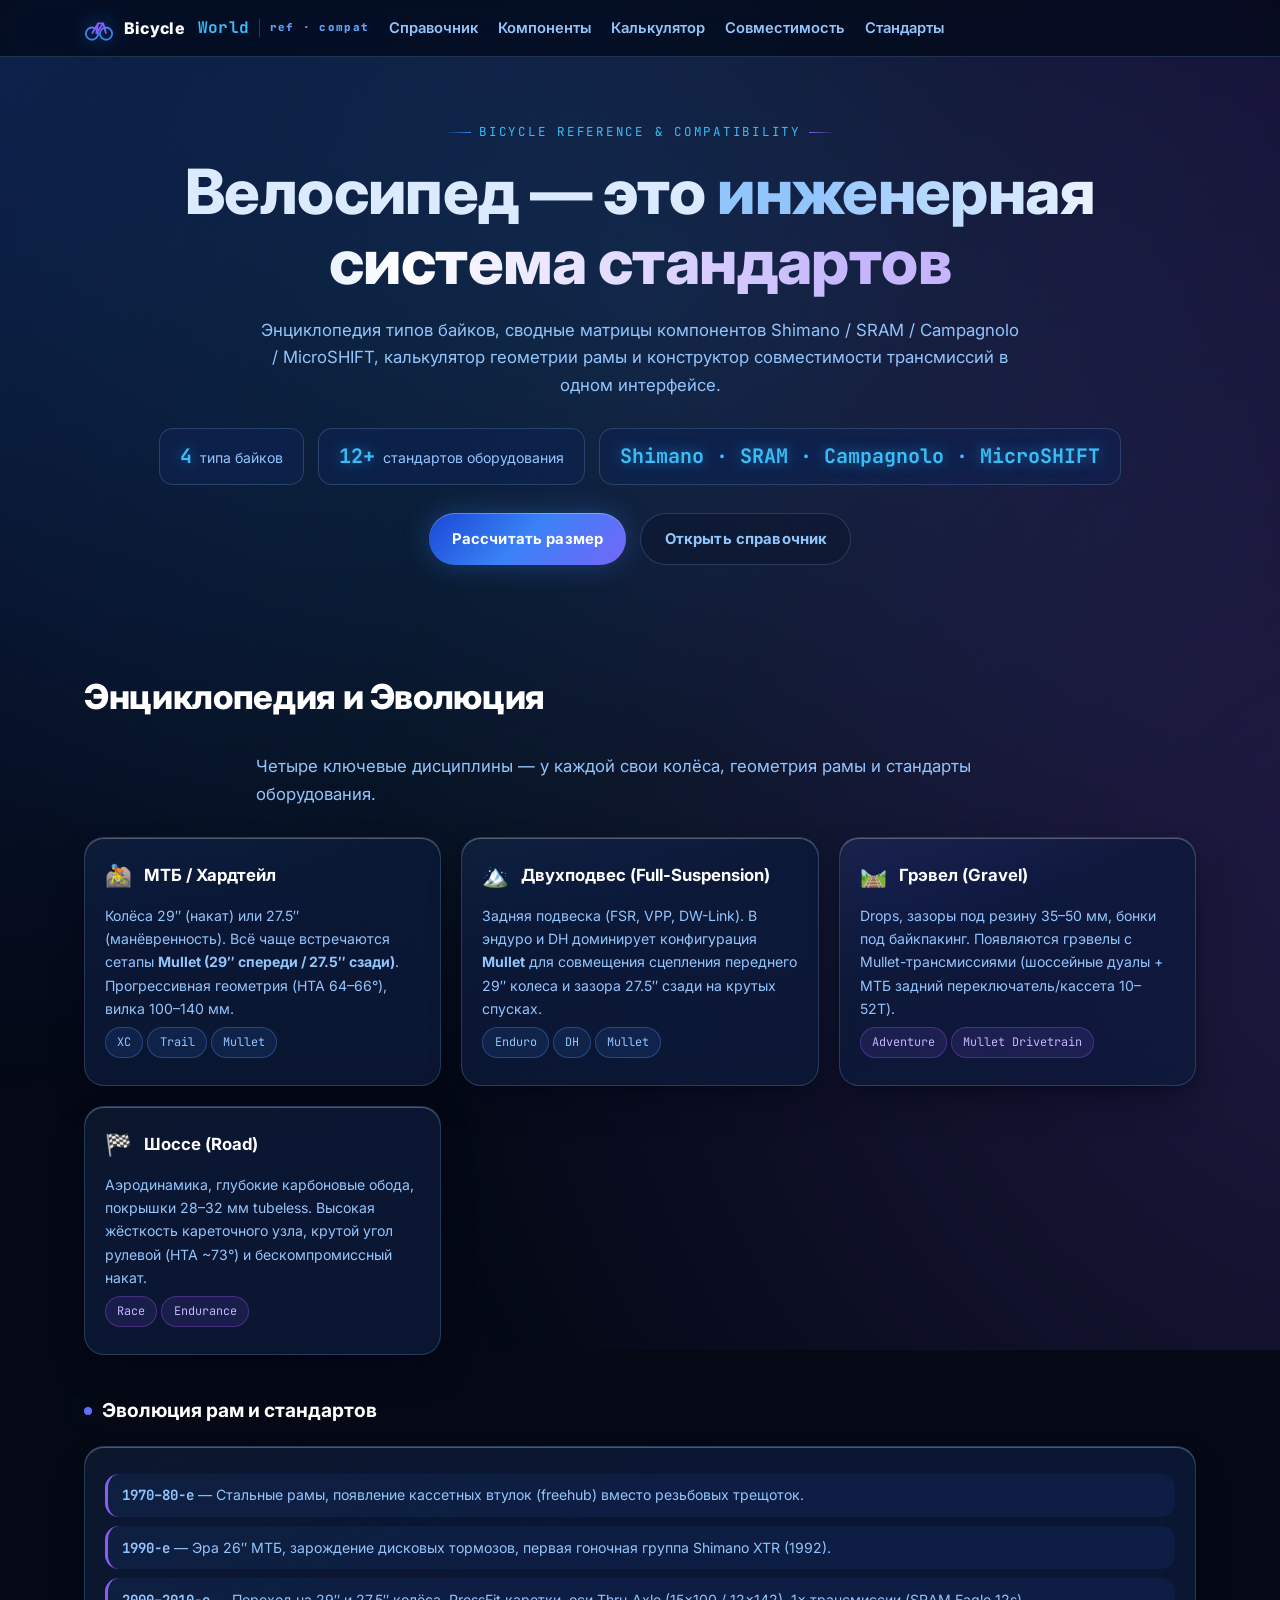
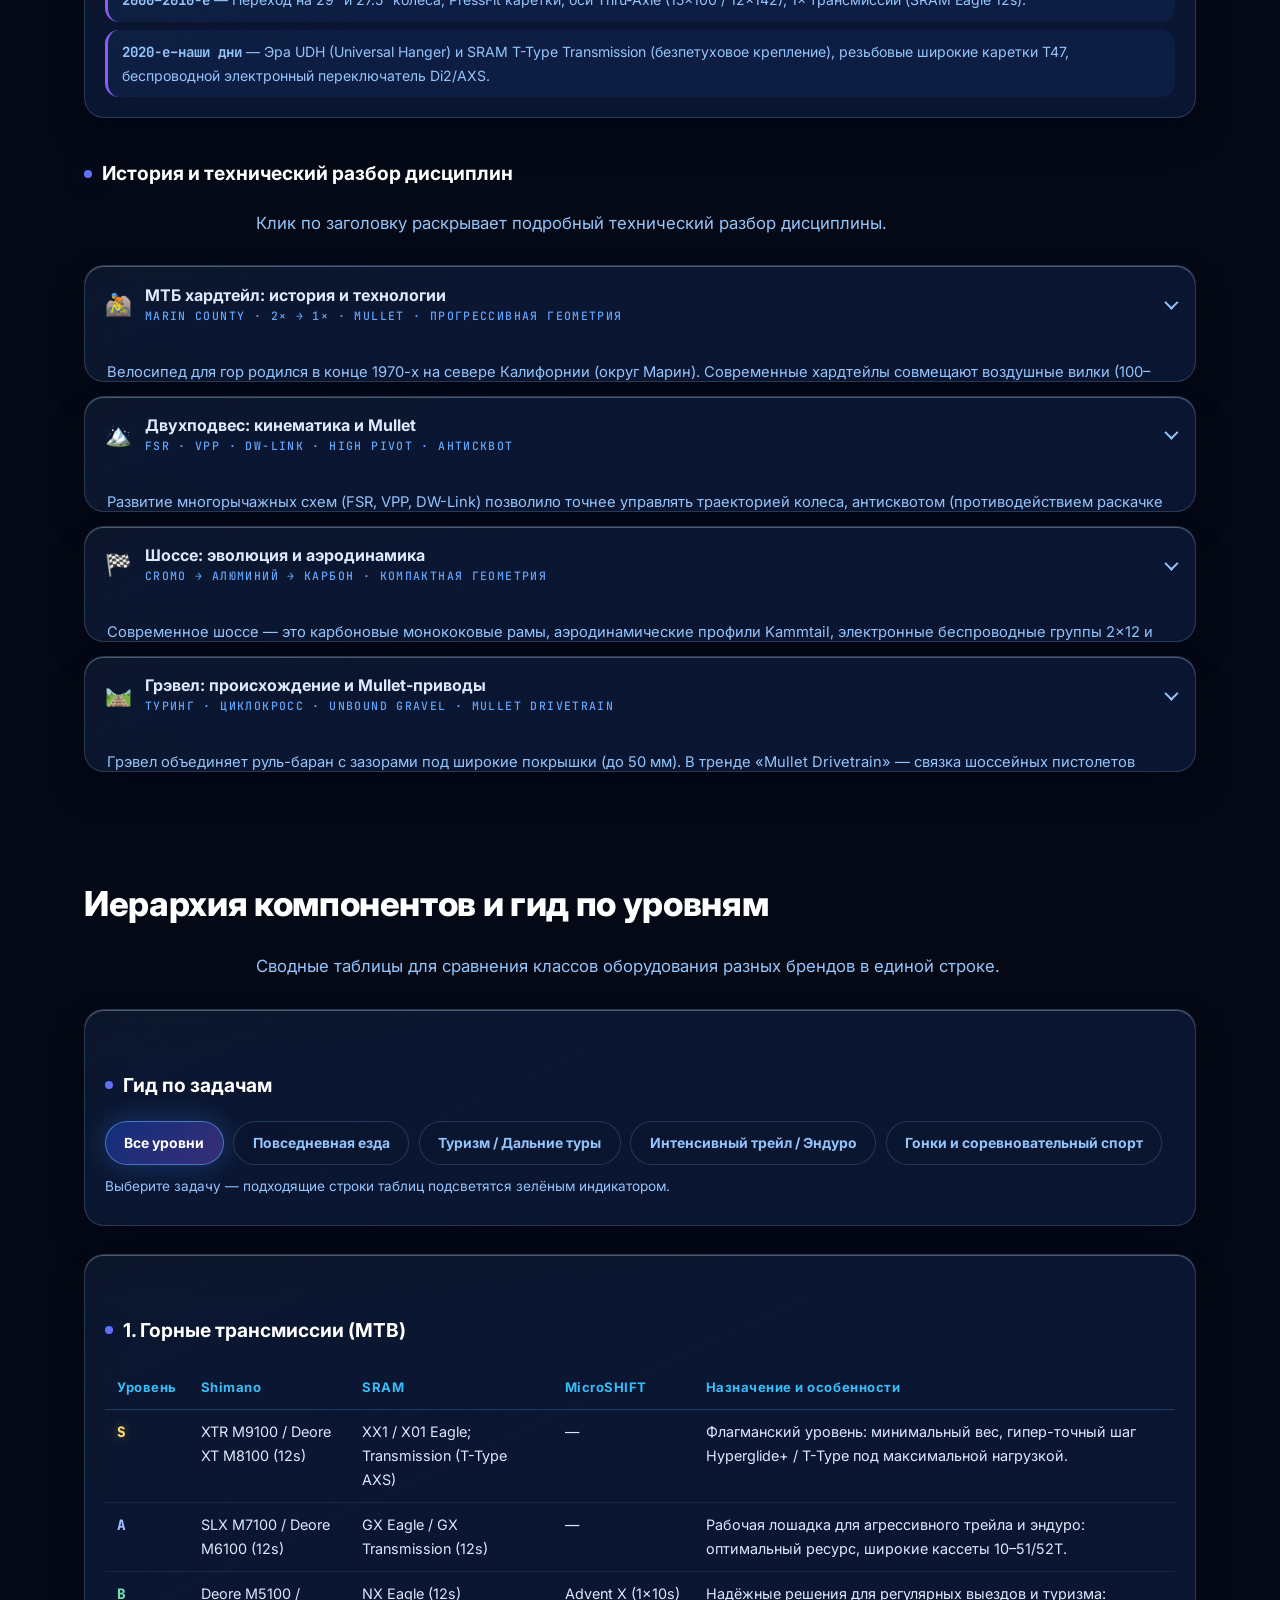
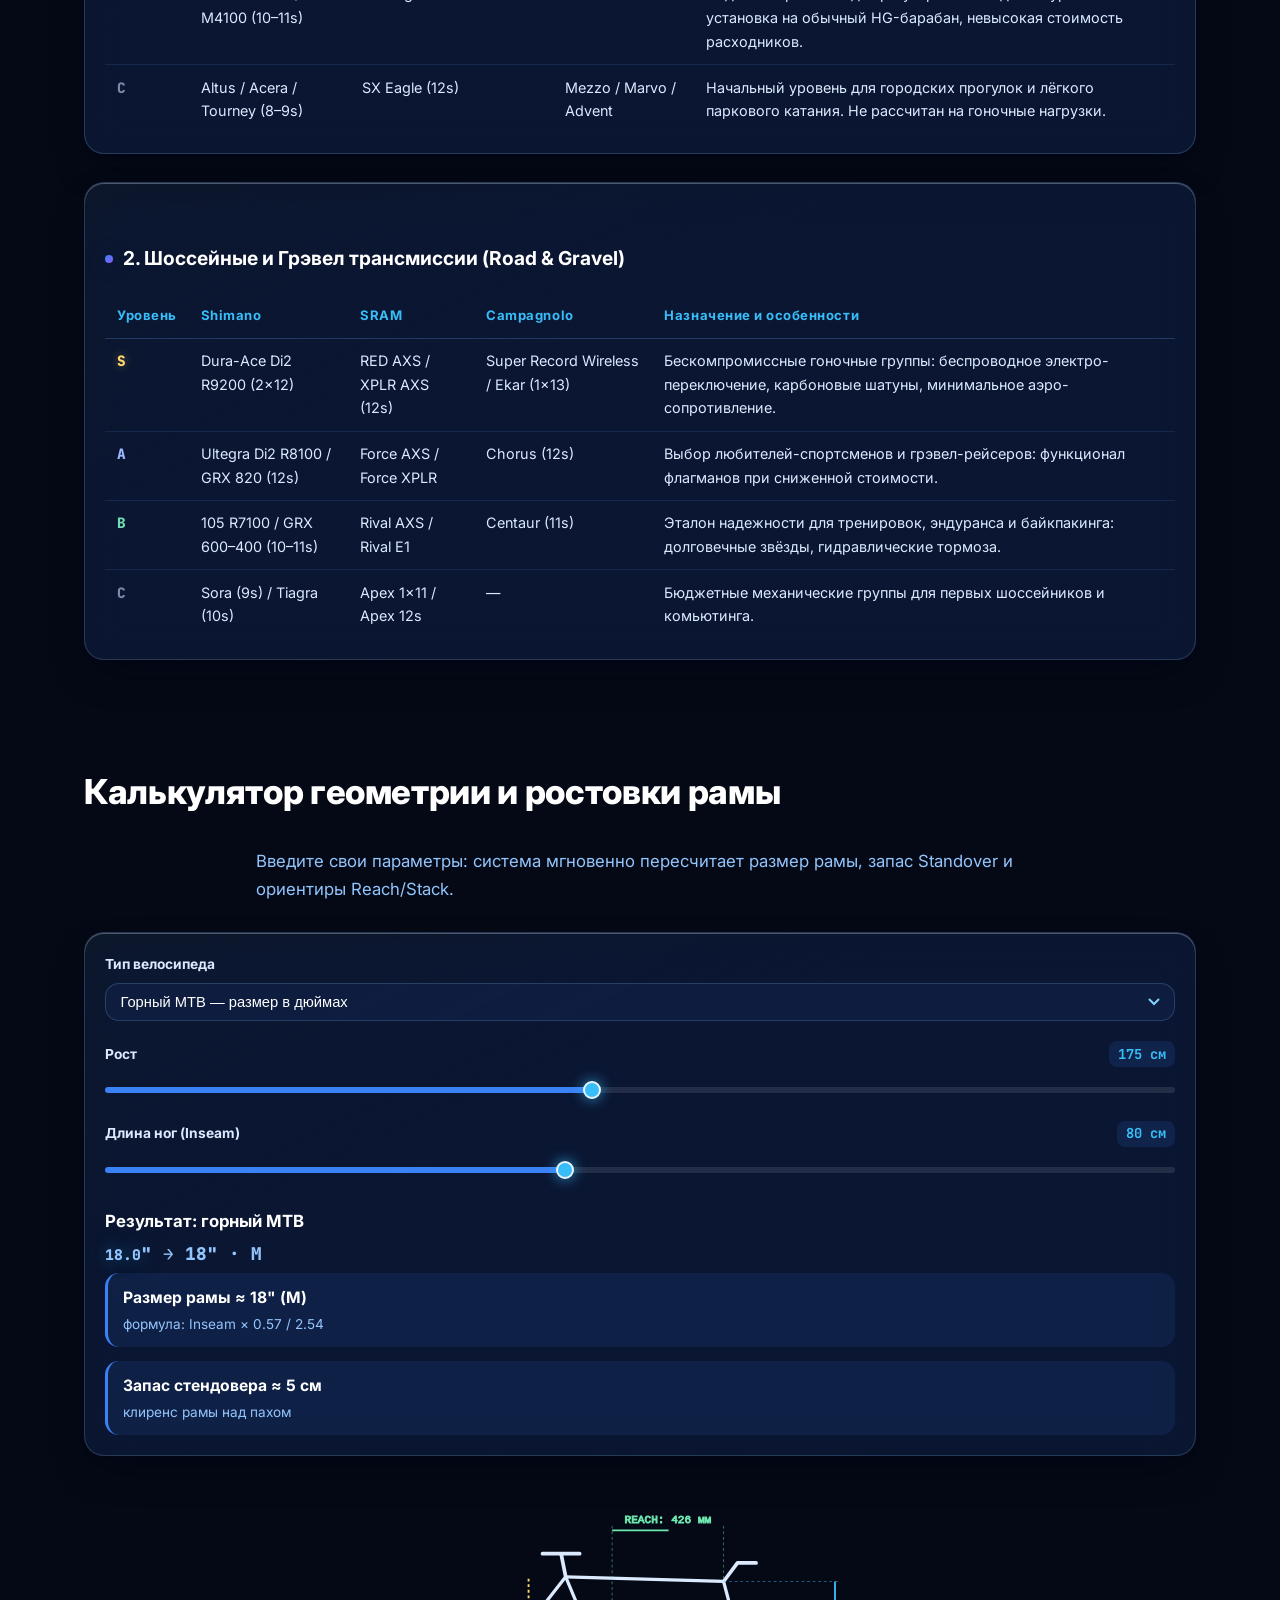
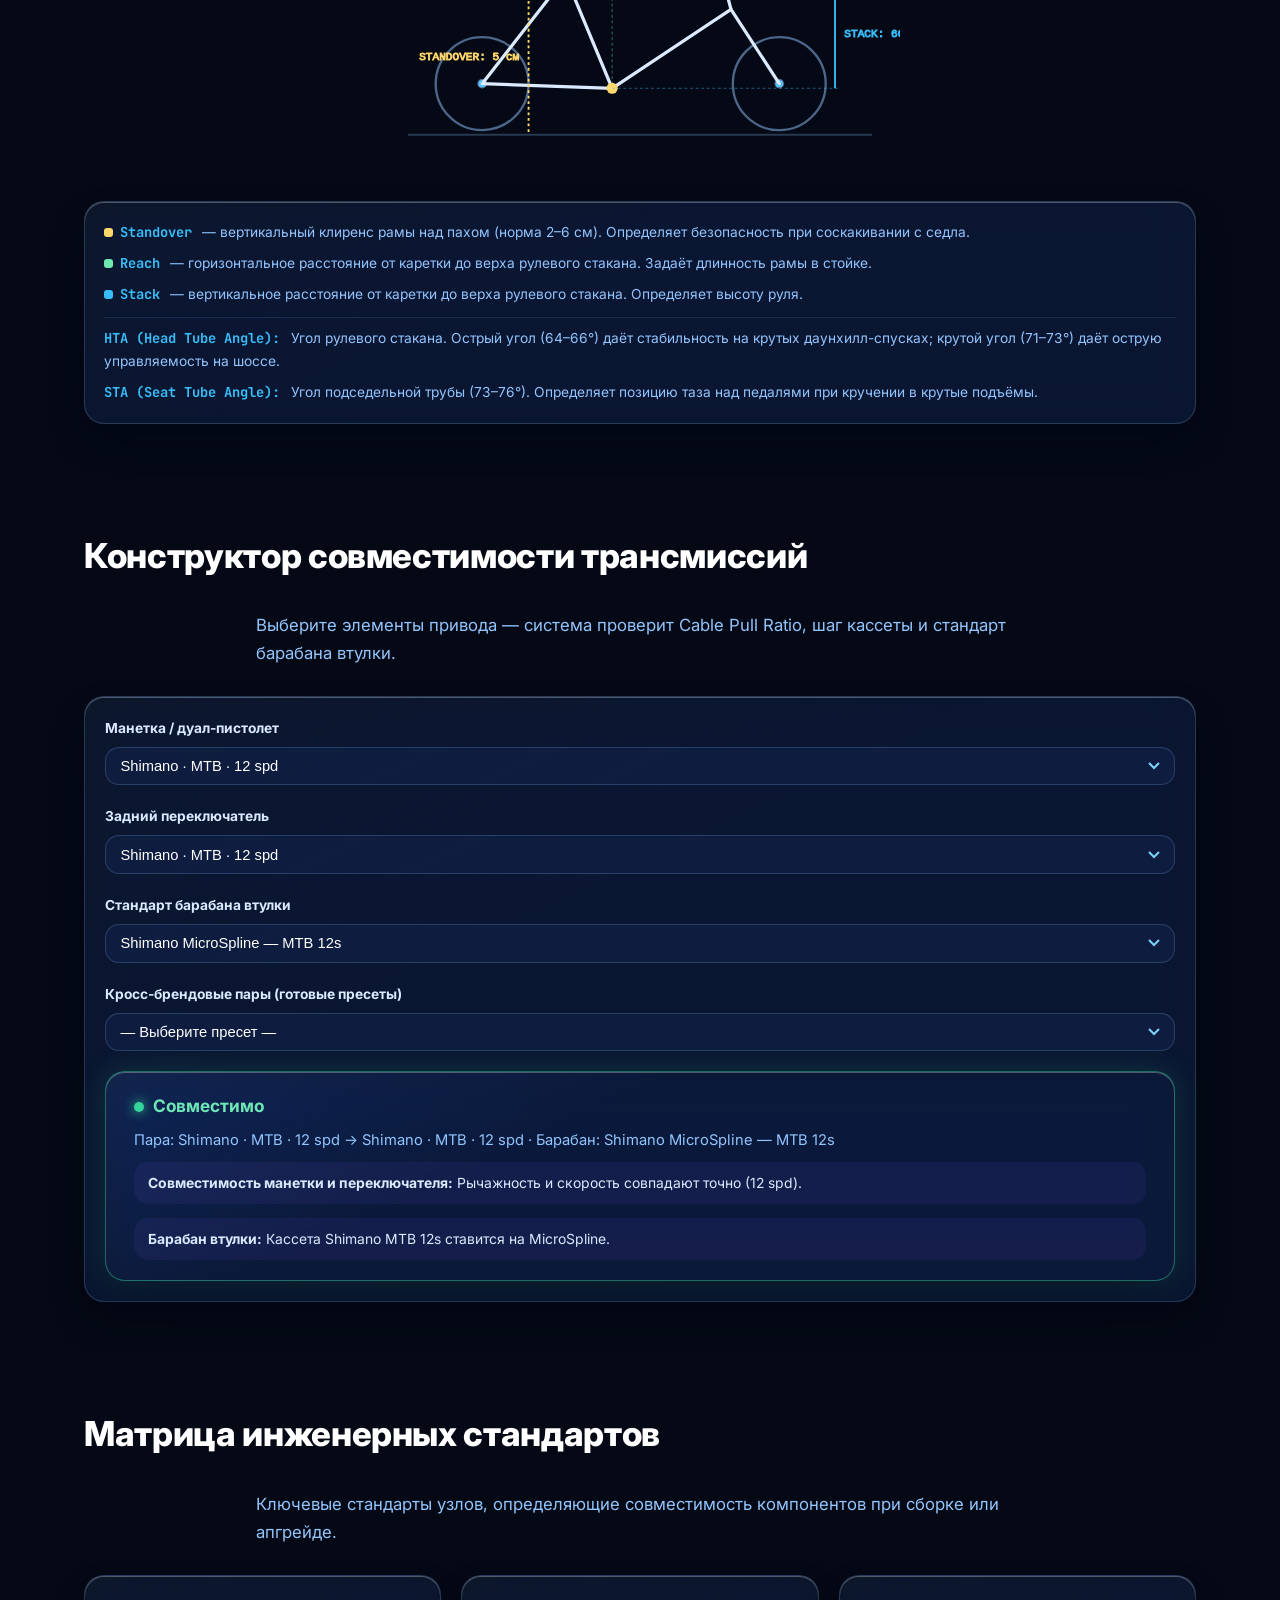
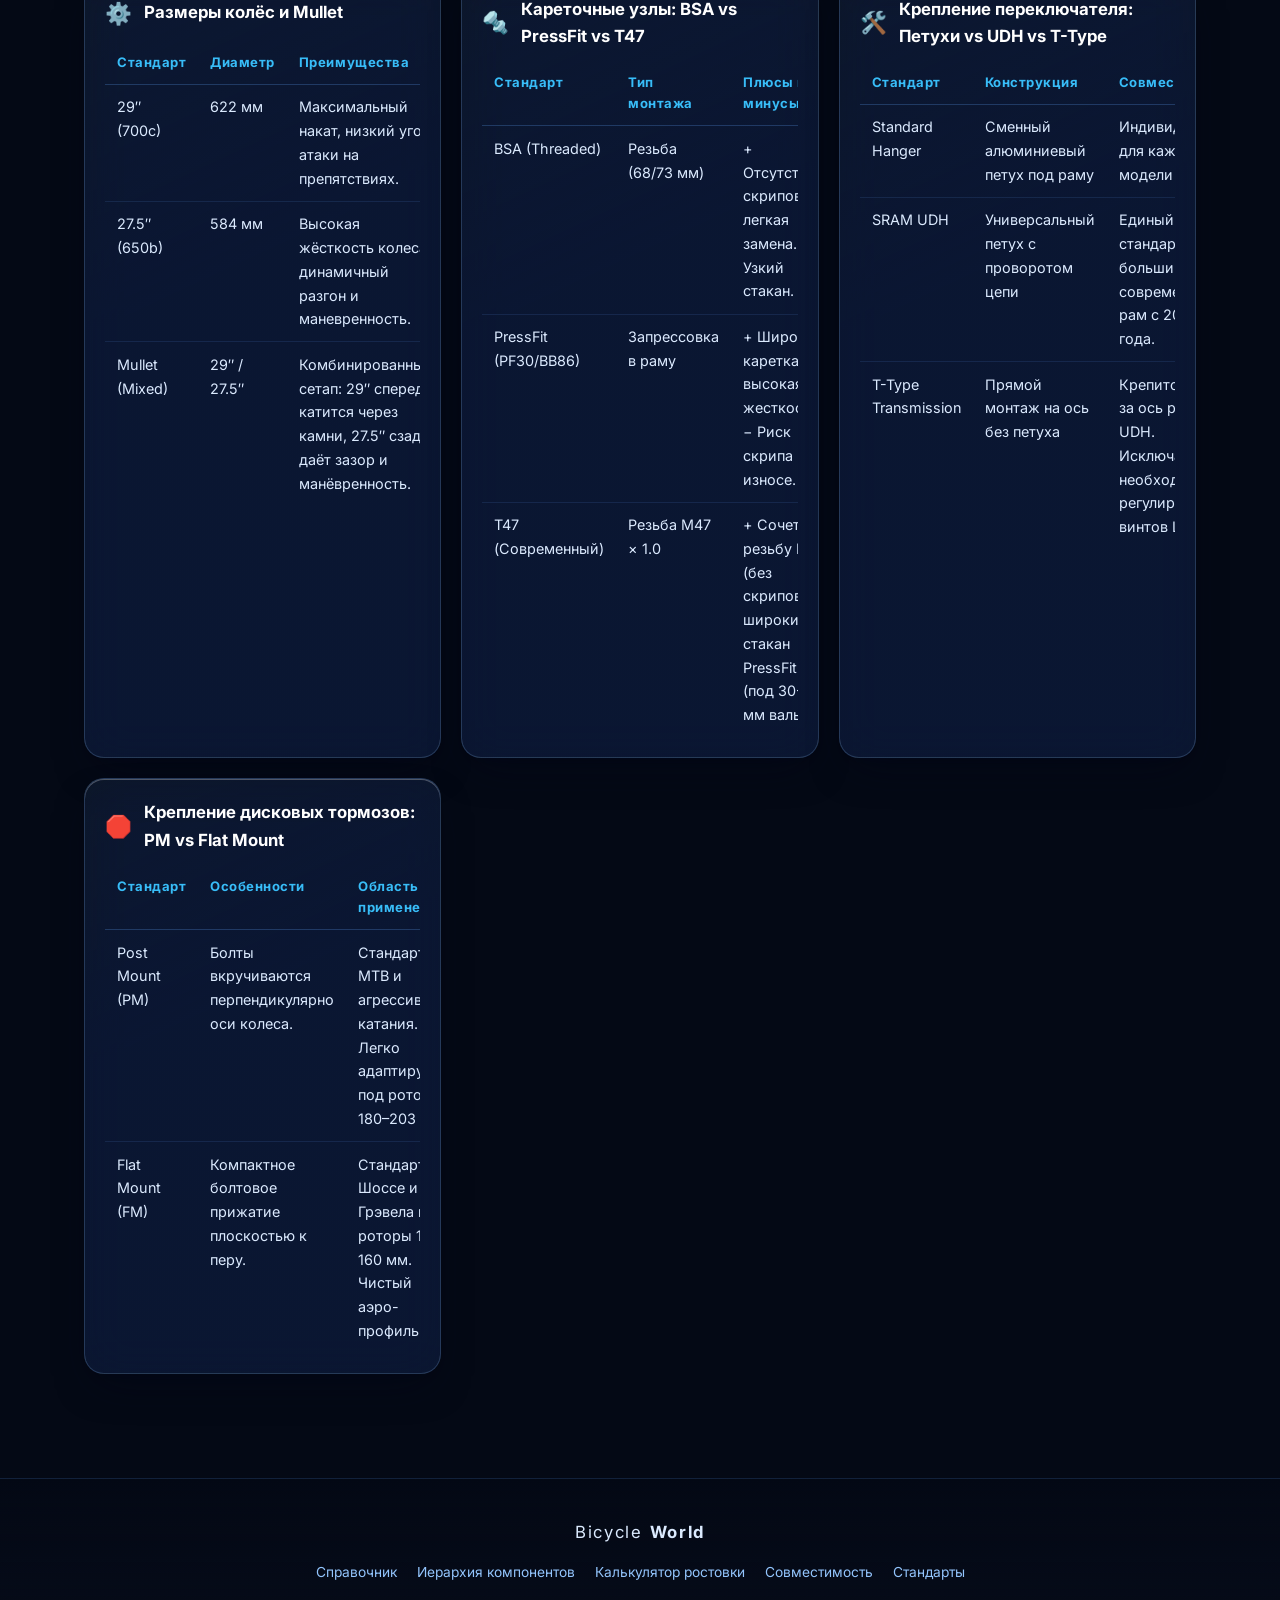
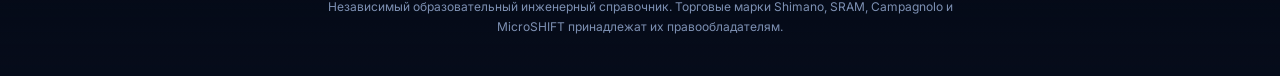
==== bicycle_world.html @ 1c987727 "V2 from google added" ====
<!DOCTYPE html>
<html lang="ru">

<head>
    <meta charset="UTF-8">
    <meta name="viewport" content="width=device-width, initial-scale=1">
    <title>Bicycle World — интерактивный справочник и конструктор велосипедов</title>
    <meta name="description"
        content="Энциклопедия типов велосипедов, калькулятор ростовки рамы и конструктор совместимости трансмиссий Shimano, SRAM, Campagnolo и MicroSHIFT. Тёмная тема Liquid Glass.">
    <link rel="icon"
        href="data:image/svg+xml,%3Csvg%20xmlns='http://www.w3.org/2000/svg'%20viewBox='0%200%2064%2064'%3E%3Ccircle%20cx='17'%20cy='44'%20r='13'%20fill='none'%20stroke='%233b82f6'%20stroke-width='4'/%3E%3Ccircle%20cx='47'%20cy='44'%20r='13'%20fill='none'%20stroke='%233b82f6'%20stroke-width='4'/%3E%3Cpath%20d='M17%2044L30%2022h11l6%2022M30%2022l-4%2022m15-22L26%2044'%20fill='none'%20stroke='%238b5cf6'%20stroke-width='4'/%3E%3C/svg%3E">
    <link rel="preconnect" href="https://fonts.googleapis.com">
    <link rel="preconnect" href="https://fonts.gstatic.com" crossorigin>
    <link
        href="https://fonts.googleapis.com/css2?family=Inter:wght@400;500;600;700;800&family=JetBrains+Mono:wght@500;700&display=swap"
        rel="stylesheet">
    <style>
        /* ==========================================================================
   BICYCLE WORLD — интерактивный справочник и конструктор велосипедов
   Дизайн-система: Deep Ambient Sapphire (≈80% синий, ≈20% фиолетовый),
   Liquid Glass / глассморфизм.
   ========================================================================== */

        :root {
            /* ===== Фон и поверхности ===== */
            --bg-primary: #040915;
            --surface-1: rgba(13, 26, 56, .78);
            --surface-2: rgba(18, 34, 72, .66);
            --surface-subtle: rgba(10, 20, 44, .5);

            /* ===== Синяя палитра (≈80% интерфейса) ===== */
            --blue-900: #1e3a8a;
            --blue-700: #1d4ed8;
            --blue-primary: #3b82f6;
            --blue-light: #93c5fd;
            --blue-electric: #38bdf8;

            /* ===== Фиолетовые акценты (≈20%) ===== */
            --violet-primary: #8b5cf6;
            --violet-light: #c4b5fd;
            --violet-dark: #6d28d9;

            /* ===== Текст ===== */
            --text-main: #dbeafe;
            --text-muted: #93c5fd;
            --text-dim: #60a5fa;
            --text-white: #ffffff;

            /* ===== Стеклянные границы и эффекты ===== */
            --border-glass: rgba(147, 197, 253, .2);
            --border-glass-hover: rgba(96, 165, 250, .5);
            --glass-blur: blur(22px) saturate(180%);
            --shadow-glass: 0 18px 42px -16px rgba(2, 6, 23, .7), 0 5px 14px -6px rgba(2, 6, 23, .45);
            --shadow-neon-blue: 0 0 28px rgba(59, 130, 246, .32);
            --shadow-neon-violet: 0 0 28px rgba(139, 92, 246, .3);
            --rim-top: inset 0 1px 0 rgba(255, 255, 255, .28);

            /* ===== Радиусы ===== */
            --radius-sm: 8px;
            --radius-md: 14px;
            --radius-lg: 20px;
            --radius-pill: 999px;

            /* ===== Шкала отступов ===== */
            --sp-xs: .5rem;
            --sp-sm: .875rem;
            --sp-md: 1.25rem;
            --sp-lg: 1.75rem;
            --sp-xl: 2.5rem;
            --sp-2xl: 4rem;
            --container: 72rem;

            /* ===== Типографика ===== */
            --font-sans: 'Inter', -apple-system, BlinkMacSystemFont, "Segoe UI", Roboto, Arial, sans-serif;
            --font-mono: 'JetBrains Mono', "Cascadia Code", Consolas, monospace;

            /* ===== Переходы ===== */
            --trans-fast: .2s cubic-bezier(.16, 1, .3, 1);
            --trans-normal: .32s cubic-bezier(.16, 1, .3, 1);
        }

        /* ============================ Базовый сброс ============================ */
        *,
        *::before,
        *::after {
            box-sizing: border-box;
            margin: 0;
            padding: 0;
        }

        html {
            font-size: 16px;
            scroll-behavior: smooth;
            scroll-padding-top: 5.75rem;
            -webkit-font-smoothing: antialiased;
        }

        /* ФАЗА 1.1: Динамический переливающийся анимированный градиент (80% синего / 20% фиолетового) */
        body {
            font-family: var(--font-sans);
            color: var(--text-main);
            line-height: 1.65;
            min-height: 100vh;
            background-color: var(--bg-primary);
            position: relative;
            overflow-x: hidden;
        }

        body::before {
            content: "";
            position: fixed;
            top: -50%;
            left: -50%;
            width: 200%;
            height: 200%;
            z-index: -1;
            background:
                radial-gradient(circle at 20% 25%, rgba(37, 99, 235, 0.26) 0%, transparent 45%),
                radial-gradient(circle at 80% 75%, rgba(139, 92, 246, 0.20) 0%, transparent 42%),
                radial-gradient(circle at 50% 40%, rgba(56, 189, 248, 0.14) 0%, transparent 50%),
                radial-gradient(circle at 75% 15%, rgba(109, 40, 217, 0.16) 0%, transparent 45%);
            animation: ambientShift 28s ease-in-out infinite alternate;
            pointer-events: none;
        }

        @keyframes ambientShift {
            0% {
                transform: translate(0, 0) scale(1);
            }
            50% {
                transform: translate(-3%, 2.5%) scale(1.04);
            }
            100% {
                transform: translate(2.5%, -3%) scale(0.97);
            }
        }

        ::selection {
            background: rgba(59, 130, 246, .45);
            color: var(--text-white);
        }

        ::-webkit-scrollbar {
            width: 10px;
            height: 10px;
        }

        ::-webkit-scrollbar-track {
            background: var(--bg-primary);
        }

        ::-webkit-scrollbar-thumb {
            background: linear-gradient(var(--blue-700), var(--violet-dark));
            border-radius: var(--radius-pill);
        }

        a {
            color: inherit;
            text-decoration: none;
        }

        button {
            font: inherit;
            color: inherit;
            cursor: pointer;
            background: none;
            border: none;
        }

        img,
        svg {
            display: block;
            max-width: 100%;
        }

        :focus-visible {
            outline: 2px solid var(--blue-primary);
            outline-offset: 2px;
            border-radius: var(--radius-sm);
        }

        /* ============================ Стеклянная карточка ============================ */
        .glass {
            position: relative;
            background: linear-gradient(155deg, rgba(147, 197, 253, .08), var(--surface-1) 38%);
            border: 1px solid var(--border-glass);
            border-radius: var(--radius-lg);
            backdrop-filter: var(--glass-blur);
            -webkit-backdrop-filter: var(--glass-blur);
            box-shadow: var(--shadow-glass), var(--rim-top);
        }

        /* ============================ Шапка ============================ */
        .site-header {
            position: sticky;
            top: 0;
            z-index: 60;
            background: rgba(4, 9, 21, .78);
            backdrop-filter: var(--glass-blur);
            -webkit-backdrop-filter: var(--glass-blur);
            border-bottom: 1px solid var(--border-glass);
        }

        .header-inner {
            max-width: var(--container);
            margin: 0 auto;
            padding: .8rem 1.25rem;
            display: flex;
            align-items: center;
            gap: var(--sp-md);
        }

        .logo {
            display: inline-flex;
            align-items: center;
            gap: .6rem;
            font-weight: 800;
            letter-spacing: .02em;
            color: var(--text-white);
        }

        .logo svg {
            width: 30px;
            height: 30px;
            filter: drop-shadow(0 0 10px rgba(59, 130, 246, .5));
        }

        .logo b {
            font-family: var(--font-mono);
            color: var(--blue-electric);
            font-weight: 700;
        }

        .site-nav ul {
            display: flex;
            gap: var(--sp-md);
            list-style: none;
        }

        .nav-link {
            position: relative;
            padding: .45rem 0;
            font-size: .92rem;
            font-weight: 600;
            color: var(--text-muted);
            transition: color var(--trans-fast);
        }

        .nav-link::after {
            content: "";
            position: absolute;
            left: 0;
            right: 0;
            bottom: .1rem;
            height: 2px;
            border-radius: var(--radius-pill);
            background: linear-gradient(90deg, var(--blue-primary), var(--violet-primary));
            box-shadow: var(--shadow-neon-blue);
            opacity: 0;
            transform: scaleX(.4);
            transition: opacity var(--trans-fast), transform var(--trans-normal);
        }

        .nav-link:hover {
            color: var(--text-white);
        }

        .nav-link.is-active {
            color: var(--blue-light);
        }

        .nav-link.is-active::after,
        .nav-link:hover::after {
            opacity: 1;
            transform: scaleX(1);
        }

        /* Бургер-кнопка (мобильные) */
        .burger {
            display: none;
            flex-direction: column;
            gap: 5px;
            padding: .6rem;
            border-radius: var(--radius-sm);
        }

        .burger span {
            width: 22px;
            height: 2px;
            background: var(--blue-light);
            border-radius: var(--radius-pill);
            transition: transform var(--trans-normal), opacity var(--trans-fast);
        }

        /* ============================ Hero ============================ */
        .hero {
            max-width: 64rem;
            margin: 0 auto;
            padding: calc(var(--sp-2xl) * .9) 1.25rem var(--sp-xl);
            text-align: center;
        }

        .kicker {
            display: inline-flex;
            align-items: center;
            gap: .5rem;
            font-family: var(--font-mono);
            font-size: .78rem;
            letter-spacing: .22em;
            text-transform: uppercase;
            color: var(--blue-electric);
        }

        .kicker::before,
        .kicker::after {
            content: "";
            width: 26px;
            height: 1px;
            background: linear-gradient(90deg, transparent, var(--blue-primary));
        }

        .kicker::after {
            background: linear-gradient(90deg, var(--violet-primary), transparent);
        }

        .hero h1 {
            margin-top: var(--sp-sm);
            font-size: clamp(2.3rem, 5.4vw, 3.9rem);
            line-height: 1.12;
            font-weight: 800;
            letter-spacing: -.01em;
        }

        .hero h1 .grad {
            background: linear-gradient(92deg, var(--blue-light) 10%, var(--text-white) 45%, var(--violet-light) 90%);
            -webkit-background-clip: text;
            background-clip: text;
            color: transparent;
        }

        .lede {
            margin-top: var(--sp-md);
            max-width: 48rem;
            margin-inline: auto;
            font-size: 1.05rem;
            color: var(--text-muted);
        }

        .hero-stats {
            display: flex;
            flex-wrap: wrap;
            justify-content: center;
            gap: var(--sp-sm);
            margin-top: var(--sp-lg);
        }

        .stat {
            padding: .7rem 1.25rem;
            border-radius: var(--radius-md);
            background: var(--surface-2);
            border: 1px solid var(--border-glass);
            backdrop-filter: var(--glass-blur);
            -webkit-backdrop-filter: var(--glass-blur);
            display: flex;
            align-items: baseline;
            gap: .5rem;
        }

        .stat b {
            font-family: var(--font-mono);
            font-size: 1.25rem;
            color: var(--blue-electric);
            text-shadow: 0 0 14px rgba(56, 189, 248, .55);
        }

        .stat span {
            font-size: .88rem;
            color: var(--text-muted);
        }

        .hero-cta {
            display: flex;
            justify-content: center;
            gap: var(--sp-sm);
            margin-top: var(--sp-lg);
            flex-wrap: wrap;
        }

        /* ============================ Кнопки и чипы ============================ */
        .btn {
            display: inline-flex;
            align-items: center;
            gap: .5rem;
            padding: .78rem 1.45rem;
            border-radius: var(--radius-pill);
            font-weight: 700;
            font-size: .93rem;
            letter-spacing: .01em;
            transition: transform var(--trans-normal), box-shadow var(--trans-normal), background var(--trans-fast), border-color var(--trans-fast);
        }

        .btn-primary {
            color: var(--text-white);
            background: linear-gradient(135deg, var(--blue-700) 5%, var(--blue-primary) 48%, var(--violet-primary) 120%);
            box-shadow: var(--shadow-neon-blue), var(--rim-top);
        }

        .btn-primary:hover {
            transform: translateY(-2px);
            box-shadow: 0 0 36px rgba(59, 130, 246, .5), var(--rim-top);
        }

        .btn-ghost {
            color: var(--blue-light);
            border: 1px solid var(--border-glass);
            background: var(--surface-subtle);
        }

        .btn-ghost:hover {
            border-color: var(--border-glass-hover);
            transform: translateY(-2px);
        }

        .chip {
            display: inline-block;
            padding: .28rem .7rem;
            font-family: var(--font-mono);
            font-size: .74rem;
            color: var(--blue-light);
            background: rgba(59, 130, 246, .12);
            border: 1px solid rgba(96, 165, 250, .28);
            border-radius: var(--radius-pill);
        }

        .chip-violet {
            color: var(--violet-light);
            background: rgba(139, 92, 246, .12);
            border-color: rgba(168, 85, 247, .32);
        }

        /* ============================ Секции ============================ */
        .section {
            max-width: var(--container);
            margin: 0 auto;
            padding: var(--sp-2xl) 1.25rem var(--sp-xl);
        }

        .section-head {
            margin-bottom: var(--sp-lg);
        }

        .section > p.lede {
            margin-bottom: var(--sp-lg);
        }

        .section-head h2 {
            margin-top: 0;
            font-size: clamp(1.55rem, 3vw, 2.15rem);
            font-weight: 800;
            color: var(--text-white);
            letter-spacing: -.01em;
        }

        .subhead {
            display: flex;
            align-items: center;
            gap: .6rem;
            margin: var(--sp-xl) 0 var(--sp-md);
            font-size: 1.2rem;
            font-weight: 700;
            color: var(--text-white);
        }

        .subhead::before {
            content: "";
            width: 8px;
            height: 8px;
            border-radius: 50%;
            background: linear-gradient(135deg, var(--blue-primary), var(--violet-primary));
            box-shadow: var(--shadow-neon-blue);
        }

        /* ============================ Справочник: сетка и карточки ============================ */
        .ref-grid {
            display: grid;
            gap: var(--sp-md);
        }

        .ref-grid-2 {
            grid-template-columns: repeat(auto-fit, minmax(300px, 1fr));
        }

        .card {
            padding: var(--sp-md);
            transition: transform var(--trans-normal), border-color var(--trans-normal), box-shadow var(--trans-normal);
        }

        .card:hover {
            transform: translateY(-4px);
            border-color: var(--border-glass-hover);
            box-shadow: var(--shadow-neon-blue), var(--shadow-glass), var(--rim-top);
        }

        /* ФАЗА 1.3: Очищенные икон-блоки без рамок */
        .card-head {
            display: flex;
            align-items: center;
            gap: .75rem;
            margin-bottom: .65rem;
        }

        .card-icon,
        .acc-ico {
            display: flex;
            align-items: center;
            justify-content: center;
            width: auto;
            height: auto;
            background: none !important;
            border: none !important;
            font-size: 1.35rem;
            flex-shrink: 0;
            padding: 0;
        }

        .card-head h3 {
            font-size: 1.05rem;
            color: var(--text-white);
        }

        .card p {
            font-size: .88rem;
            color: var(--text-muted);
            margin-bottom: .45rem;
        }

        /* ФАЗА 1.4: Адаптивные обёртки таблиц */
        .tbl-wrap {
            width: 100%;
            overflow-x: auto;
            -webkit-overflow-scrolling: touch;
        }

        .tbl {
            width: 100%;
            border-collapse: collapse;
            font-size: .9rem;
        }

        .tbl th,
        .tbl td {
            padding: .65rem .75rem;
            text-align: left;
            vertical-align: top;
        }

        .tbl thead th {
            color: var(--blue-electric);
            font-size: .82rem;
            letter-spacing: .04em;
            border-bottom: 1px solid rgba(96, 165, 250, .25);
        }

        .tbl tbody tr+tr td,
        .tbl tbody tr+tr th {
            border-top: 1px solid rgba(96, 165, 250, .12);
        }

        /* ============================ Формы и слайдеры ============================ */
        .field {
            margin-bottom: var(--sp-md);
        }

        .field label {
            display: flex;
            justify-content: space-between;
            align-items: baseline;
            gap: .5rem;
            font-size: .86rem;
            font-weight: 700;
            color: var(--text-main);
            margin-bottom: .45rem;
        }

        .field label output {
            font-family: var(--font-mono);
            color: var(--blue-electric);
            background: rgba(59, 130, 246, .12);
            padding: .1rem .55rem;
            border-radius: var(--radius-sm);
        }

        .field select {
            width: 100%;
            appearance: none;
            -webkit-appearance: none;
            background-color: var(--surface-2);
            color: var(--text-white);
            border: 1px solid var(--border-glass);
            border-radius: var(--radius-md);
            padding: .65rem .9rem;
            font-size: .92rem;
            background-image: url("data:image/svg+xml,%3Csvg xmlns='http://www.w3.org/2000/svg' width='12' height='8'%3E%3Cpath d='M1 1l5 5 5-5' stroke='%237dd3fc' fill='none' stroke-width='2'/%3E%3C/svg%3E");
            background-repeat: no-repeat;
            background-position: right .9rem center;
        }

        input[type="range"] {
            width: 100%;
            appearance: none;
            -webkit-appearance: none;
            height: 6px;
            border-radius: var(--radius-pill);
            background: linear-gradient(90deg, var(--blue-primary) var(--fill, 50%), rgba(255, 255, 255, .1) var(--fill, 50%));
            cursor: pointer;
        }

        input[type="range"]::-webkit-slider-thumb {
            -webkit-appearance: none;
            appearance: none;
            width: 18px;
            height: 18px;
            border-radius: 50%;
            background: var(--blue-electric);
            border: 2px solid #eaf4ff;
            box-shadow: 0 0 14px rgba(56, 189, 248, .8);
            transition: transform var(--trans-fast);
        }

        input[type="range"]::-webkit-slider-thumb:hover {
            transform: scale(1.15);
        }

        /* ============================ Выводы конструктора ============================ */
        .result {
            margin-top: var(--sp-lg);
        }

        .result h3 {
            font-size: 1.05rem;
            color: var(--text-white);
            margin-bottom: .5rem;
        }

        .result p {
            font-size: .92rem;
            color: var(--text-muted);
            margin-bottom: .6rem;
        }

        .size-list {
            list-style: none;
            display: grid;
            gap: var(--sp-sm);
        }

        .size-row {
            padding: .7rem .95rem;
            border-radius: var(--radius-md);
            background: rgba(59, 130, 246, .1);
            border-left: 3px solid var(--blue-primary);
        }

        .size-row b {
            color: var(--text-white);
            font-size: .98rem;
        }

        .size-row span {
            display: block;
            font-size: .85rem;
            color: var(--text-muted);
            margin-top: .15rem;
        }

        .fit-list {
            list-style: none;
        }

        .fit-list li {
            position: relative;
            padding: .4rem 0 .4rem 1.6rem;
            font-size: .92rem;
        }

        .fit-list li::before {
            content: "▸";
            position: absolute;
            left: .3rem;
            color: var(--blue-electric);
        }

        .callout {
            margin-top: var(--sp-md);
            padding: var(--sp-md) var(--sp-lg);
        }

        .callout h3 {
            display: flex;
            align-items: center;
            gap: .55rem;
            font-size: 1.08rem;
            margin-bottom: .45rem;
            color: var(--text-white);
        }

        .callout p {
            font-size: .92rem;
            color: var(--text-muted);
        }

        .status-dot {
            width: .65rem;
            height: .65rem;
            border-radius: 50%;
            flex-shrink: 0;
            background: var(--blue-primary);
            box-shadow: 0 0 12px currentColor;
        }

        .callout.is-ok {
            border-color: rgba(52, 211, 153, .45);
            box-shadow: 0 0 30px rgba(52, 211, 153, .18), var(--shadow-glass), var(--rim-top);
        }

        .callout.is-ok h3 { color: #6ee7b7; }
        .callout.is-ok .status-dot { background: #34d399; color: #34d399; }

        .callout.is-warn {
            border-color: rgba(251, 191, 36, .45);
            box-shadow: 0 0 30px rgba(251, 191, 36, .16), var(--shadow-glass), var(--rim-top);
        }

        .callout.is-warn h3 { color: #fcd34d; }
        .callout.is-warn .status-dot { background: #fbbf24; color: #fbbf24; }

        .callout.is-bad {
            border-color: rgba(248, 113, 113, .5);
            box-shadow: 0 0 30px rgba(248, 113, 113, .16), var(--shadow-glass), var(--rim-top);
        }

        .callout.is-bad h3 { color: #fca5a5; }
        .callout.is-bad .status-dot { background: #f87171; color: #f87171; }

        .check-grid {
            display: grid;
            gap: var(--sp-sm);
            list-style: none;
            margin-top: .6rem;
        }

        .check-item {
            padding: .6rem .85rem;
            border-radius: var(--radius-md);
            background: rgba(139, 92, 246, .08);
            font-size: .87rem;
        }

        /* Калькулятор ростовки */
        .size-big {
            font-family: var(--font-mono);
            font-size: 2.4rem;
            font-weight: 800;
            line-height: 1.1;
            color: var(--blue-electric);
            text-shadow: 0 0 18px rgba(56, 189, 248, .5);
        }

        .size-big small {
            font-size: 1.1rem;
            color: var(--text-muted);
            text-shadow: none;
        }

        /* Эволюция */
        .evo-list {
            list-style: none;
            display: grid;
            gap: .55rem;
            margin-top: .4rem;
        }

        .evo-item {
            padding: .6rem .9rem;
            border-radius: var(--radius-md);
            background: rgba(59, 130, 246, .08);
            border-left: 3px solid var(--violet-primary);
            font-size: .88rem;
            color: var(--text-muted);
        }

        .evo-item b {
            color: var(--blue-light);
            font-family: var(--font-mono);
            font-weight: 700;
        }

        /* ФАЗА 1.2: Исправление вертикальных отступов Аккордеона */
        .acc {
            display: grid;
            gap: var(--sp-sm);
            margin-top: .6rem;
        }

        .acc-item {
            position: relative;
            overflow: hidden;
            border-radius: var(--radius-lg);
            background: linear-gradient(155deg, rgba(147, 197, 253, .08), var(--surface-1) 38%);
            border: 1px solid var(--border-glass);
            backdrop-filter: var(--glass-blur);
            -webkit-backdrop-filter: var(--glass-blur);
            box-shadow: var(--shadow-glass), var(--rim-top);
        }

        .acc-head {
            width: 100%;
            display: flex;
            align-items: center;
            gap: .8rem;
            padding: 1.15rem 1.25rem; /* Увеличен отступ */
            text-align: left;
            font-size: 1rem;
            font-weight: 700;
            color: var(--text-main);
            transition: background var(--trans-fast), color var(--trans-fast);
        }

        .acc-head:hover {
            background: rgba(96, 165, 250, .08);
            color: var(--text-white);
        }

        .acc-item.open .acc-head {
            color: var(--blue-light);
            border-bottom: 1px solid rgba(147, 197, 253, .14);
        }

        .acc-title {
            flex: 1;
            min-width: 0;
            display: flex;
            flex-direction: column;
            gap: .25rem;
            justify-content: center;
        }

        .acc-title h4 {
            font-size: 1rem;
            font-weight: 700;
            line-height: 1.25;
        }

        .acc-title small {
            display: block;
            margin-top: 0;
            font-family: var(--font-mono);
            font-size: .72rem;
            font-weight: 500;
            letter-spacing: .12em;
            text-transform: uppercase;
            color: var(--text-dim);
            line-height: 1.3;
        }

        .acc-chev {
            flex-shrink: 0;
            width: 10px;
            height: 10px;
            border-right: 2px solid var(--blue-light);
            border-bottom: 2px solid var(--blue-light);
            transform: rotate(45deg) translateY(-2px);
            transition: transform var(--trans-normal);
        }

        .acc-item.open .acc-chev {
            transform: rotate(225deg) translateY(1px);
        }

        .acc-body {
            display: grid;
            grid-template-rows: 0fr;
            overflow: hidden;
            transition: grid-template-rows .45s cubic-bezier(.16, 1, .3, 1);
        }

        .acc-item.open .acc-body {
            grid-template-rows: 1fr;
        }

        .acc-inner {
            min-height: 0;
            overflow: hidden;
            padding: 1.1rem 1.4rem 1.3rem;
            display: grid;
            gap: var(--sp-md);
            font-size: .92rem;
            color: var(--text-muted);
            line-height: 1.65;
        }

        .acc-inner h4 {
            margin-bottom: .4rem;
            font-size: .8rem;
            letter-spacing: .16em;
            text-transform: uppercase;
            color: var(--blue-electric);
            display: flex;
            align-items: center;
            gap: .5rem;
        }

        .acc-inner h4::before {
            content: "";
            width: 14px;
            height: 2px;
            border-radius: var(--radius-pill);
            background: linear-gradient(90deg, var(--blue-primary), var(--violet-primary));
        }

        .acc-inner p {
            margin-bottom: .5rem;
        }

        .acc-inner ul {
            list-style: none;
            display: grid;
            gap: .45rem;
        }

        .acc-inner li {
            position: relative;
            padding-left: 1.35rem;
            font-size: .89rem;
        }

        .acc-inner li::before {
            content: "▸";
            position: absolute;
            left: .2rem;
            color: var(--blue-electric);
        }

        /* Иерархия: цветные плашки уровней */
        .tier {
            font-family: var(--font-mono);
            font-weight: 800;
            text-align: center;
            width: 32px;
        }

        .tier-s { color: #ffd76a; text-shadow: 0 0 10px rgba(255, 215, 106, 0.4); }
        .tier-a { color: #9db8ff; }
        .tier-b { color: #6fdcb2; }
        .tier-c { color: #7a8aa8; }

        /* Кнопки фильтра гида */
        .guide-btns {
            display: flex;
            gap: .6rem;
            flex-wrap: wrap;
            margin-top: .4rem;
        }

        .guide-btn {
            padding: .6rem 1.15rem;
            border-radius: var(--radius-pill);
            font-size: .87rem;
            font-weight: 700;
            color: var(--text-muted);
            background: var(--surface-subtle);
            border: 1px solid var(--border-glass);
            transition: all var(--trans-fast);
        }

        .guide-btn:hover {
            border-color: var(--border-glass-hover);
            color: var(--text-white);
            transform: translateY(-1px);
        }

        .guide-btn.is-on {
            color: var(--text-white);
            background: linear-gradient(135deg, rgba(29, 78, 216, .45), rgba(139, 92, 246, .35));
            border-color: rgba(96, 165, 250, .6);
            box-shadow: var(--shadow-neon-blue);
        }

        #hierarchy .tbl tr.hl-row td {
            background: linear-gradient(90deg, rgba(52, 211, 153, .14), rgba(52, 211, 153, .03));
            box-shadow: inset 3px 0 0 #34d399;
        }

        #hierarchy .tbl tr.hl-row td:first-child {
            color: #6ee7b7;
            font-weight: 800;
        }

        /* Формулы и Схема */
        .formula-box {
            margin-top: var(--sp-md);
            padding: .9rem 1.15rem;
            border-radius: var(--radius-md);
            background: rgba(2, 6, 23, .45);
            border: 1px solid rgba(96, 165, 250, .2);
            font-family: var(--font-mono);
            font-size: .8rem;
            line-height: 1.85;
            color: var(--text-muted);
        }

        .formula-box h4 {
            margin-bottom: .35rem;
            font-size: .9rem;
            color: var(--blue-light);
        }

        .geom-wrap {
            display: grid;
            gap: var(--sp-md);
            margin-top: var(--sp-lg);
        }

        .geom-wrap svg {
            width: 100%;
            height: auto;
            max-width: 520px;
            margin-inline: auto;
            display: block;
        }

        .g-legend {
            list-style: none;
            display: grid;
            gap: .5rem;
            font-size: .86rem;
            color: var(--text-muted);
        }

        .g-legend li b {
            color: var(--blue-electric);
            font-family: var(--font-mono);
            font-weight: 700;
            margin-right: .4rem;
        }

        .swatch {
            display: inline-block;
            width: .65em;
            height: .65em;
            border-radius: 3px;
            margin-right: .4rem;
        }
        .swatch-stand { background: #ffd76a; }
        .swatch-reach { background: #6fe8b0; }
        .swatch-stack { background: #38bdf8; }

        .brand-tag {
            font-family: var(--font-mono);
            font-size: .68rem;
            letter-spacing: .12em;
            color: var(--text-dim);
            border-left: 1px solid rgba(96, 165, 250, .3);
            padding-left: .6rem;
        }

        .footer-wordmark {
            font-size: 1.05rem;
            letter-spacing: .1em;
            margin-bottom: var(--sp-sm);
        }

        .footer-nav {
            display: flex;
            justify-content: center;
            gap: var(--sp-md);
            flex-wrap: wrap;
            margin-bottom: var(--sp-sm);
        }

        .footer-nav a {
            color: var(--text-muted);
            font-size: .86rem;
            transition: color var(--trans-fast);
        }

        .footer-nav a:hover { color: var(--blue-light); }

        .site-footer {
            margin-top: var(--sp-2xl);
            padding: var(--sp-xl) 1.25rem;
            text-align: center;
            border-top: 1px solid rgba(96, 165, 250, .14);
            background: linear-gradient(180deg, transparent, rgba(7, 13, 28, .8));
        }

        .site-footer .fineprint {
            font-size: .75rem;
            color: #7d90b3;
            max-width: 42rem;
            margin: 0 auto;
            line-height: 1.6;
        }

        /* ============================ Мобильная Адаптивность ============================ */
        @media (max-width: 680px) {
            .brand-tag { display: none; }
            .hero-stats { flex-direction: column; align-items: stretch; }
            .stat { justify-content: space-between; }
            .btn { width: 100%; justify-content: center; }
            .hero-cta { flex-direction: column; }
            
            .guide-btns {
                display: grid;
                grid-template-columns: repeat(auto-fit, minmax(135px, 1fr));
                gap: .5rem;
            }
            .guide-btn { width: 100%; text-align: center; }

            .tbl { min-width: 580px; } /* Мобильный скролл таблиц */
            
            .burger { display: flex; }
            .site-nav {
                position: absolute;
                top: calc(var(--header-h, 54px));
                right: .75rem;
                left: .75rem;
                z-index: 55;
                background: linear-gradient(160deg, rgba(147, 197, 253, .08), var(--surface-1) 40%);
                border: 1px solid var(--border-glass);
                border-radius: var(--radius-lg);
                backdrop-filter: var(--glass-blur);
                -webkit-backdrop-filter: var(--glass-blur);
                padding: .5rem .9rem;
                display: none;
            }
            .site-nav.is-active { display: block; }
            .site-nav ul { flex-direction: column; gap: .25rem; }
            .nav-link { display: block; padding: .7rem .4rem; border-bottom: 1px solid rgba(96, 165, 250, .1); }
        }
    </style>
</head>

<body>
    <header class="site-header">
        <div class="header-inner">
            <a class="logo" href="#top">
                <svg viewBox="0 0 64 64" aria-hidden="true">
                    <circle cx="17" cy="44" r="13" fill="none" stroke="#3b82f6" stroke-width="4" />
                    <circle cx="47" cy="44" r="13" fill="none" stroke="#3b82f6" stroke-width="4" />
                    <path d="M17 44L30 22h11l6 22M30 22l-4 22m15-22L26 44" fill="none" stroke="#8b5cf6"
                        stroke-width="4" />
                </svg>
                Bicycle&nbsp;<b>World</b><span class="brand-tag">ref · compat</span>
            </a>
            <nav class="site-nav" id="siteNav" aria-label="Основная навигация">
                <ul>
                    <li><a class="nav-link" href="#encyclopedia">Справочник</a></li>
                    <li><a class="nav-link" href="#hierarchy">Компоненты</a></li>
                    <li><a class="nav-link" href="#sizing">Калькулятор</a></li>
                    <li><a class="nav-link" href="#compat">Совместимость</a></li>
                    <li><a class="nav-link" href="#standards">Стандарты</a></li>
                </ul>
            </nav>
            <button class="burger" id="burgerBtn" type="button" aria-label="Открыть меню"
                aria-controls="siteNav" aria-expanded="false"><span></span><span></span><span></span></button>
        </div>
    </header>

    <section class="hero" id="top">
        <p class="kicker">Bicycle Reference &amp; Compatibility</p>
        <h1>Велосипед — это <span class="grad">инженерная система стандартов</span></h1>
        <p class="lede">Энциклопедия типов байков, сводные матрицы компонентов Shimano / SRAM / Campagnolo / MicroSHIFT,
            калькулятор геометрии рамы и конструктор совместимости трансмиссий в одном интерфейсе.</p>
        <div class="hero-stats">
            <span class="stat"><b>4</b><span>типа байков</span></span>
            <span class="stat"><b>12+</b><span>стандартов оборудования</span></span>
            <span class="stat"><b>Shimano · SRAM · Campagnolo · MicroSHIFT</b></span>
        </div>
        <div class="hero-cta">
            <a class="btn btn-primary" href="#sizing">Рассчитать размер</a>
            <a class="btn btn-ghost" href="#encyclopedia">Открыть справочник</a>
        </div>
    </section>

    <!-- ФАЗА 3.1: Mullet-сетапы и подбор оборудования -->
    <section class="section" id="encyclopedia">
        <div class="section-head">
            <h2>Энциклопедия и Эволюция</h2>
        </div>

        <p class="lede">Четыре ключевые дисциплины — у каждой свои колёса, геометрия рамы и стандарты оборудования.</p>

        <div class="ref-grid ref-grid-2">
            <article class="card glass">
                <div class="card-head"><span class="card-icon" aria-hidden="true">🚵</span>
                    <h3>МТБ / Хардтейл</h3>
                </div>
                <p>Колёса 29″ (накат) или 27.5″ (манёвренность). Всё чаще встречаются сетапы <b>Mullet (29″ спереди / 27.5″ сзади)</b>. Прогрессивная геометрия (HTA 64–66°), вилка 100–140 мм.</p>
                <p><span class="chip">XC</span> <span class="chip">Trail</span> <span class="chip">Mullet</span></p>
            </article>

            <article class="card glass">
                <div class="card-head"><span class="card-icon" aria-hidden="true">🏔️</span>
                    <h3>Двухподвес (Full-Suspension)</h3>
                </div>
                <p>Задняя подвеска (FSR, VPP, DW-Link). В эндуро и DH доминирует конфигурация <b>Mullet</b> для совмещения сцепления переднего 29″ колеса и зазора 27.5″ сзади на крутых спусках.</p>
                <p><span class="chip">Enduro</span> <span class="chip">DH</span> <span class="chip">Mullet</span></p>
            </article>

            <article class="card glass">
                <div class="card-head"><span class="card-icon" aria-hidden="true">🛤️</span>
                    <h3>Грэвел (Gravel)</h3>
                </div>
                <p>Drops, зазоры под резину 35–50 мм, бонки под байкпакинг. Появляются грэвелы с Mullet-трансмиссиями (шоссейные дуалы + МТБ задний переключатель/кассета 10–52T).</p>
                <p><span class="chip chip-violet">Adventure</span> <span class="chip chip-violet">Mullet Drivetrain</span></p>
            </article>

            <article class="card glass">
                <div class="card-head"><span class="card-icon" aria-hidden="true">🏁</span>
                    <h3>Шоссе (Road)</h3>
                </div>
                <p>Аэродинамика, глубокие карбоновые обода, покрышки 28–32 мм tubeless. Высокая жёсткость кареточного узла, крутой угол рулевой (HTA ~73°) и бескомпромиссный накат.</p>
                <p><span class="chip chip-violet">Race</span> <span class="chip chip-violet">Endurance</span></p>
            </article>
        </div>

        <h3 class="subhead">Эволюция рам и стандартов</h3>
        <div class="card glass">
            <ul class="evo-list">
                <li class="evo-item"><b>1970–80-е</b> — Стальные рамы, появление кассетных втулок (freehub) вместо резьбовых трещоток.</li>
                <li class="evo-item"><b>1990-е</b> — Эра 26″ МТБ, зарождение дисковых тормозов, первая гоночная группа Shimano XTR (1992).</li>
                <li class="evo-item"><b>2000–2010-е</b> — Переход на 29″ и 27.5″ колёса, PressFit каретки, оси Thru-Axle (15×100 / 12×142), 1× трансмиссии (SRAM Eagle 12s).</li>
                <li class="evo-item"><b>2020-е–наши дни</b> — Эра UDH (Universal Hanger) и SRAM T-Type Transmission (безпетуховое крепление), резьбовые широкие каретки T47, беспроводной электронный переключатель Di2/AXS.</li>
            </ul>
        </div>

        <h3 class="subhead">История и технический разбор дисциплин</h3>
        <p class="lede">Клик по заголовку раскрывает подробный технический разбор дисциплины.</p>

        <!-- ФАЗА 1.2: Обновлённые отступы аккордеона -->
        <div class="acc">
            <div class="acc-item" id="acc-mtb">
                <button type="button" class="acc-head" id="head-mtb" aria-expanded="false" aria-controls="panel-mtb">
                    <span class="acc-ico" aria-hidden="true">🚵</span>
                    <span class="acc-title">
                        <h4>МТБ хардтейл: история и технологии</h4>
                        <small>Marin County · 2× → 1× · Mullet · прогрессивная геометрия</small>
                    </span>
                    <span class="acc-chev" aria-hidden="true"></span>
                </button>
                <div class="acc-panel" id="panel-mtb" role="region" aria-labelledby="head-mtb" aria-hidden="true">
                    <div class="acc-body">
                        <div class="acc-inner">
                            <p>Велосипед для гор родился в конце 1970-х на севере Калифорнии (округ Марин). Современные хардтейлы совмещают воздушные вилки (100–140 мм), 1×-приводы с кассетами 10–52T и геометрию с заваленным углом рулевой (HTA 64–66°) для контроля над крутыми спусками.</p>
                            <p><b>Mullet-конфигурация:</b> комбинация 29″ переднего колеса и 27.5″ заднего даёт отличный угол атаки на препятствиях спереди и маневренность на техничных секциях.</p>
                        </div>
                    </div>
                </div>
            </div>

            <div class="acc-item" id="acc-fs">
                <button type="button" class="acc-head" id="head-fs" aria-expanded="false" aria-controls="panel-fs">
                    <span class="acc-ico" aria-hidden="true">🏔️</span>
                    <span class="acc-title">
                        <h4>Двухподвес: кинематика и Mullet</h4>
                        <small>FSR · VPP · DW-Link · High Pivot · антисквот</small>
                    </span>
                    <span class="acc-chev" aria-hidden="true"></span>
                </button>
                <div class="acc-panel" id="panel-fs" role="region" aria-labelledby="head-fs" aria-hidden="true">
                    <div class="acc-body">
                        <div class="acc-inner">
                            <p>Развитие многорычажных схем (FSR, VPP, DW-Link) позволило точнее управлять траекторией колеса, антисквотом (противодействием раскачке при педалировании) и реакцией на торможение.</p>
                        </div>
                    </div>
                </div>
            </div>

            <div class="acc-item" id="acc-road">
                <button type="button" class="acc-head" id="head-road" aria-expanded="false" aria-controls="panel-road">
                    <span class="acc-ico" aria-hidden="true">🏁</span>
                    <span class="acc-title">
                        <h4>Шоссе: эволюция и аэродинамика</h4>
                        <small>CroMo → алюминий → карбон · компактная геометрия</small>
                    </span>
                    <span class="acc-chev" aria-hidden="true"></span>
                </button>
                <div class="acc-panel" id="panel-road" role="region" aria-labelledby="head-road" aria-hidden="true">
                    <div class="acc-body">
                        <div class="acc-inner">
                            <p>Современное шоссе — это карбоновые монококовые рамы, аэродинамические профили Kammtail, электронные беспроводные группы 2×12 и дисковые тормоза Flat Mount.</p>
                        </div>
                    </div>
                </div>
            </div>

            <div class="acc-item" id="acc-gravel">
                <button type="button" class="acc-head" id="head-gravel" aria-expanded="false" aria-controls="panel-gravel">
                    <span class="acc-ico" aria-hidden="true">🛤️</span>
                    <span class="acc-title">
                        <h4>Грэвел: происхождение и Mullet-приводы</h4>
                        <small>туринг · циклокросс · Unbound Gravel · Mullet Drivetrain</small>
                    </span>
                    <span class="acc-chev" aria-hidden="true"></span>
                </button>
                <div class="acc-panel" id="panel-gravel" role="region" aria-labelledby="head-gravel" aria-hidden="true">
                    <div class="acc-body">
                        <div class="acc-inner">
                            <p>Грэвел объединяет руль-баран с зазорами под широкие покрышки (до 50 мм). В тренде «Mullet Drivetrain» — связка шоссейных пистолетов SRAM AXS или Shimano GRX с задним МТБ-переключателем и супер-широкой МТБ-кассетой.</p>
                        </div>
                    </div>
                </div>
            </div>
        </div>
    </section>

    <!-- ФАЗА 2: Объединённые Сводные Матрицы Иерархии Компонентов -->
    <section class="section" id="hierarchy">
        <div class="section-head">
            <h2>Иерархия компонентов и гид по уровням</h2>
            <p class="lede">Сводные таблицы для сравнения классов оборудования разных брендов в единой строке.</p>
        </div>

        <div class="card glass" style="margin-bottom: var(--sp-lg);">
            <h3 class="subhead">Гид по задачам</h3>
            <div class="guide-btns">
                <button type="button" class="guide-btn is-on" data-cat="all" aria-pressed="true">Все уровни</button>
                <button type="button" class="guide-btn" data-cat="casual" aria-pressed="false">Повседневная езда</button>
                <button type="button" class="guide-btn" data-cat="touring" aria-pressed="false">Туризм / Дальние туры</button>
                <button type="button" class="guide-btn" data-cat="intense" aria-pressed="false">Интенсивный трейл / Эндуро</button>
                <button type="button" class="guide-btn" data-cat="racing" aria-pressed="false">Гонки и соревновательный спорт</button>
            </div>
            <p id="tierHint" class="hint-text" style="margin-top:.6rem; font-size:.85rem; color:var(--text-muted)">
                Выберите задачу — подходящие строки таблиц подсветятся зелёным индикатором.</p>
        </div>

        <!-- ФАЗА 2.1: Сводная Таблица 1 — MTB -->
        <div class="card glass" style="margin-bottom: var(--sp-lg);">
            <h3 class="subhead">1. Горные трансмиссии (MTB)</h3>
            <div class="tbl-wrap">
                <table class="tbl">
                    <thead>
                        <tr>
                            <th>Уровень</th>
                            <th>Shimano</th>
                            <th>SRAM</th>
                            <th>MicroSHIFT</th>
                            <th>Назначение и особенности</th>
                        </tr>
                    </thead>
                    <tbody>
                        <tr data-cat="racing intense">
                            <td class="tier tier-s">S</td>
                            <td>XTR M9100 / Deore XT M8100 (12s)</td>
                            <td>XX1 / X01 Eagle; Transmission (T-Type AXS)</td>
                            <td>—</td>
                            <td>Флагманский уровень: минимальный вес, гипер-точный шаг Hyperglide+ / T-Type под максимальной нагрузкой.</td>
                        </tr>
                        <tr data-cat="intense touring">
                            <td class="tier tier-a">A</td>
                            <td>SLX M7100 / Deore M6100 (12s)</td>
                            <td>GX Eagle / GX Transmission (12s)</td>
                            <td>—</td>
                            <td>Рабочая лошадка для агрессивного трейла и эндуро: оптимальный ресурс, широкие кассеты 10–51/52T.</td>
                        </tr>
                        <tr data-cat="casual touring">
                            <td class="tier tier-b">B</td>
                            <td>Deore M5100 / M4100 (10–11s)</td>
                            <td>NX Eagle (12s)</td>
                            <td>Advent X (1×10s)</td>
                            <td>Надёжные решения для регулярных выездов и туризма: установка на обычный HG-барабан, невысокая стоимость расходников.</td>
                        </tr>
                        <tr data-cat="casual">
                            <td class="tier tier-c">C</td>
                            <td>Altus / Acera / Tourney (8–9s)</td>
                            <td>SX Eagle (12s)</td>
                            <td>Mezzo / Marvo / Advent</td>
                            <td>Начальный уровень для городских прогулок и лёгкого паркового катания. Не рассчитан на гоночные нагрузки.</td>
                        </tr>
                    </tbody>
                </table>
            </div>
        </div>

        <!-- ФАЗА 2.2: Сводная Таблица 2 — Road & Gravel -->
        <div class="card glass">
            <h3 class="subhead">2. Шоссейные и Грэвел трансмиссии (Road & Gravel)</h3>
            <div class="tbl-wrap">
                <table class="tbl">
                    <thead>
                        <tr>
                            <th>Уровень</th>
                            <th>Shimano</th>
                            <th>SRAM</th>
                            <th>Campagnolo</th>
                            <th>Назначение и особенности</th>
                        </tr>
                    </thead>
                    <tbody>
                        <tr data-cat="racing intense">
                            <td class="tier tier-s">S</td>
                            <td>Dura-Ace Di2 R9200 (2×12)</td>
                            <td>RED AXS / XPLR AXS (12s)</td>
                            <td>Super Record Wireless / Ekar (1×13)</td>
                            <td>Бескомпромиссные гоночные группы: беспроводное электро-переключение, карбоновые шатуны, минимальное аэро-сопротивление.</td>
                        </tr>
                        <tr data-cat="intense racing touring">
                            <td class="tier tier-a">A</td>
                            <td>Ultegra Di2 R8100 / GRX 820 (12s)</td>
                            <td>Force AXS / Force XPLR</td>
                            <td>Chorus (12s)</td>
                            <td>Выбор любителей-спортсменов и грэвел-рейсеров: функционал флагманов при сниженной стоимости.</td>
                        </tr>
                        <tr data-cat="casual touring">
                            <td class="tier tier-b">B</td>
                            <td>105 R7100 / GRX 600–400 (10–11s)</td>
                            <td>Rival AXS / Rival E1</td>
                            <td>Centaur (11s)</td>
                            <td>Эталон надежности для тренировок, эндуранса и байкпакинга: долговечные звёзды, гидравлические тормоза.</td>
                        </tr>
                        <tr data-cat="casual">
                            <td class="tier tier-c">C</td>
                            <td>Sora (9s) / Tiagra (10s)</td>
                            <td>Apex 1×11 / Apex 12s</td>
                            <td>—</td>
                            <td>Бюджетные механические группы для первых шоссейников и комьютинга.</td>
                        </tr>
                    </tbody>
                </table>
            </div>
        </div>
    </section>

    <!-- ФАЗА 4.2: Динамический Калькулятор Геометрии с реактивным SVG -->
    <section class="section" id="sizing">
        <div class="section-head">
            <h2>Калькулятор геометрии и ростовки рамы</h2>
        </div>

        <p class="lede">Введите свои параметры: система мгновенно пересчитает размер рамы, запас Standover и ориентиры Reach/Stack.</p>

        <form class="card glass" id="sizingForm" novalidate>
            <div class="field">
                <label for="bikeType">Тип велосипеда</label>
                <select id="bikeType" name="bikeType">
                    <option value="mtb" selected>Горный MTB — размер в дюймах</option>
                    <option value="road">Шоссе / Грэвел — размер в сантиметрах</option>
                </select>
            </div>

            <div class="field">
                <label for="height">Рост <output id="heightOut" for="height">175 см</output></label>
                <input type="range" id="height" name="height" min="150" max="205" step="1" value="175">
            </div>

            <div class="field">
                <label for="inseam">Длина ног (Inseam) <output id="inseamOut" for="inseam">80 см</output></label>
                <input type="range" id="inseam" name="inseam" min="65" max="100" step="1" value="80">
            </div>

            <div class="result" id="sizingResult" aria-live="polite"></div>
        </form>

        <div class="geom-wrap">
            <svg id="bikeSvg" viewBox="0 0 560 320" role="img" aria-label="Схема геометрии велосипеда">
                <!-- Земля -->
                <line x1="30" y1="270" x2="530" y2="270" stroke="rgba(147,197,253,.25)" stroke-width="2" />
                
                <!-- Колёса -->
                <g fill="none" stroke="rgba(147,197,253,.5)" stroke-width="2.5">
                    <circle cx="110" cy="215" r="50" />
                    <circle cx="430" cy="215" r="50" />
                    <circle cx="110" cy="215" r="4" fill="#38bdf8" />
                    <circle cx="430" cy="215" r="4" fill="#38bdf8" />
                </g>
                
                <!-- Рама велосипеда -->
                <g fill="none" stroke="#dbeafe" stroke-width="3.5" stroke-linecap="round" stroke-linejoin="round">
                    <!-- Задний треугольник -->
                    <path d="M110 215 L250 220 M110 215 L200 100 M250 220 L200 100" />
                    <!-- Передний треугольник -->
                    <path id="svgTopTube" d="M200 100 L370 105" />
                    <path d="M250 220 L378 135" />
                    <!-- Рулевой стакан и вилка -->
                    <path d="M370 105 L378 135 M378 135 L430 215" />
                    <!-- Седло и вынос -->
                    <path d="M200 100 L195 75 M175 75 L215 75 M370 105 L385 85 L405 85" stroke-width="4" />
                </g>
                <circle cx="250" cy="220" r="6" fill="#ffd76a" />

                <!-- Выносная линия: STANDOVER -->
                <g stroke="#ffd76a">
                    <line id="lineStandover" x1="160" y1="102" x2="160" y2="270" stroke-width="2" stroke-dasharray="3 3" />
                    <text id="txtStandover" x="150" y="190" text-anchor="end" fill="#ffd76a" font-size="12" font-family="monospace">STANDOVER: 74 см</text>
                </g>

                <!-- Выносная линия: REACH -->
                <g stroke="#6fe8b0">
                    <line id="lineReach" x1="250" y1="50" x2="370" y2="50" stroke-width="2" />
                    <line x1="250" y1="45" x2="250" y2="220" stroke-width="1" stroke-dasharray="3 3" opacity=".5" />
                    <line x1="370" y1="45" x2="370" y2="105" stroke-width="1" stroke-dasharray="3 3" opacity=".5" />
                    <text id="txtReach" x="310" y="42" text-anchor="middle" fill="#6fe8b0" font-size="12" font-family="monospace">REACH: 430 мм</text>
                </g>

                <!-- Выносная линия: STACK -->
                <g stroke="#38bdf8">
                    <line id="lineStack" x1="490" y1="105" x2="490" y2="220" stroke-width="2" />
                    <line x1="370" y1="105" x2="495" y2="105" stroke-width="1" stroke-dasharray="3 3" opacity=".5" />
                    <line x1="250" y1="220" x2="495" y2="220" stroke-width="1" stroke-dasharray="3 3" opacity=".5" />
                    <text id="txtStack" x="500" y="165" fill="#38bdf8" font-size="12" font-family="monospace">STACK: 595 мм</text>
                </g>
            </svg>

            <!-- ФАЗА 3.2: Пояснение углов HTA и STA -->
            <ul class="g-legend card glass" style="padding: 1.2rem;">
                <li><span class="swatch swatch-stand"></span><b>Standover</b> — вертикальный клиренс рамы над пахом (норма 2–6 см). Определяет безопасность при соскакивании с седла.</li>
                <li><span class="swatch swatch-reach"></span><b>Reach</b> — горизонтальное расстояние от каретки до верха рулевого стакана. Задаёт длинность рамы в стойке.</li>
                <li><span class="swatch swatch-stack"></span><b>Stack</b> — вертикальное расстояние от каретки до верха рулевого стакана. Определяет высоту руля.</li>
                <li style="border-top: 1px solid rgba(96,165,250,.15); padding-top: .6rem; margin-top: .2rem;">
                    <b>HTA (Head Tube Angle):</b> Угол рулевого стакана. Острый угол (64–66°) даёт стабильность на крутых даунхилл-спусках; крутой угол (71–73°) даёт острую управляемость на шоссе.
                </li>
                <li>
                    <b>STA (Seat Tube Angle):</b> Угол подседельной трубы (73–76°). Определяет позицию таза над педалями при кручении в крутые подъёмы.
                </li>
            </ul>
        </div>
    </section>

    <!-- ФАЗА 4.1: Конструктор совместимости с исправленным Кросс-брендингом -->
    <section class="section" id="compat">
        <div class="section-head">
            <h2>Конструктор совместимости трансмиссий</h2>
        </div>

        <p class="lede">Выберите элементы привода — система проверит Cable Pull Ratio, шаг кассеты и стандарт барабана втулки.</p>

        <form class="card glass" id="compatForm" novalidate>
            <div class="field">
                <label for="shifterOpt">Манетка / дуал-пистолет</label>
                <select id="shifterOpt"></select>
            </div>

            <div class="field">
                <label for="derailleurOpt">Задний переключатель</label>
                <select id="derailleurOpt"></select>
            </div>

            <div class="field">
                <label for="freehubOpt">Стандарт барабана втулки</label>
                <select id="freehubOpt"></select>
            </div>

            <div class="field">
                <label for="crossBrandOpt">Кросс-брендовые пары (готовые пресеты)</label>
                <select id="crossBrandOpt"></select>
            </div>

            <div class="callout glass" id="compatCallout" aria-live="polite"></div>
        </form>
    </section>

    <!-- ФАЗА 3.3: Расширенная Матрица стандартов (T47, UDH, Mounts) -->
    <section class="section" id="standards">
        <div class="section-head">
            <h2>Матрица инженерных стандартов</h2>
        </div>

        <p class="lede">Ключевые стандарты узлов, определяющие совместимость компонентов при сборке или апгрейде.</p>

        <div class="ref-grid ref-grid-2">
            <!-- Таблица 1: Колёса -->
            <article class="card glass">
                <div class="card-head"><span class="card-icon" aria-hidden="true">⚙️</span>
                    <h3>Размеры колёс и Mullet</h3>
                </div>
                <div class="tbl-wrap">
                    <table class="tbl">
                        <thead>
                            <tr>
                                <th>Стандарт</th>
                                <th>Диаметр</th>
                                <th>Преимущества</th>
                            </tr>
                        </thead>
                        <tbody>
                            <tr>
                                <td>29″ (700c)</td>
                                <td>622 мм</td>
                                <td>Максимальный накат, низкий угол атаки на препятствиях.</td>
                            </tr>
                            <tr>
                                <td>27.5″ (650b)</td>
                                <td>584 мм</td>
                                <td>Высокая жёсткость колеса, динамичный разгон и маневренность.</td>
                            </tr>
                            <tr>
                                <td>Mullet (Mixed)</td>
                                <td>29″ / 27.5″</td>
                                <td>Комбинированный сетап: 29″ спереди катится через камни, 27.5″ сзади даёт зазор и манёвренность.</td>
                            </tr>
                        </tbody>
                    </table>
                </div>
            </article>

            <!-- Таблица 2: Каретки с T47 -->
            <article class="card glass">
                <div class="card-head"><span class="card-icon" aria-hidden="true">🔩</span>
                    <h3>Кареточные узлы: BSA vs PressFit vs T47</h3>
                </div>
                <div class="tbl-wrap">
                    <table class="tbl">
                        <thead>
                            <tr>
                                <th>Стандарт</th>
                                <th>Тип монтажа</th>
                                <th>Плюсы и минусы</th>
                            </tr>
                        </thead>
                        <tbody>
                            <tr>
                                <td>BSA (Threaded)</td>
                                <td>Резьба (68/73 мм)</td>
                                <td>+ Отсутствие скрипов, легкая замена. − Узкий стакан.</td>
                            </tr>
                            <tr>
                                <td>PressFit (PF30/BB86)</td>
                                <td>Запрессовка в раму</td>
                                <td>+ Широкая каретка, высокая жесткость. − Риск скрипа при износе.</td>
                            </tr>
                            <tr>
                                <td>T47 (Современный)</td>
                                <td>Резьба M47 × 1.0</td>
                                <td>+ Сочетает резьбу BSA (без скрипов) и широкий стакан PressFit (под 30-мм валы).</td>
                            </tr>
                        </tbody>
                    </table>
                </div>
            </article>

            <!-- Таблица 3: Петухи UDH & T-Type -->
            <article class="card glass">
                <div class="card-head"><span class="card-icon" aria-hidden="true">🛠️</span>
                    <h3>Крепление переключателя: Петухи vs UDH vs T-Type</h3>
                </div>
                <div class="tbl-wrap">
                    <table class="tbl">
                        <thead>
                            <tr>
                                <th>Стандарт</th>
                                <th>Конструкция</th>
                                <th>Совместимость</th>
                            </tr>
                        </thead>
                        <tbody>
                            <tr>
                                <td>Standard Hanger</td>
                                <td>Сменный алюминиевый петух под раму</td>
                                <td>Индивидуален для каждой модели рамы.</td>
                            </tr>
                            <tr>
                                <td>SRAM UDH</td>
                                <td>Универсальный петух с проворотом цепи</td>
                                <td>Единый стандарт для большинства современных рам с 2020 года.</td>
                            </tr>
                            <tr>
                                <td>T-Type Transmission</td>
                                <td>Прямой монтаж на ось без петуха</td>
                                <td>Крепится прямо за ось рамы UDH. Исключает необходимость регулировки винтов L/H.</td>
                            </tr>
                        </tbody>
                    </table>
                </div>
            </article>

            <!-- Таблица 4: Тормоза PM vs FM -->
            <article class="card glass">
                <div class="card-head"><span class="card-icon" aria-hidden="true">🛑</span>
                    <h3>Крепление дисковых тормозов: PM vs Flat Mount</h3>
                </div>
                <div class="tbl-wrap">
                    <table class="tbl">
                        <thead>
                            <tr>
                                <th>Стандарт</th>
                                <th>Особенности</th>
                                <th>Область применения</th>
                            </tr>
                        </thead>
                        <tbody>
                            <tr>
                                <td>Post Mount (PM)</td>
                                <td>Болты вкручиваются перпендикулярно оси колеса.</td>
                                <td>Стандарт для MTB и агрессивного катания. Легко адаптируется под роторы 180–203 мм.</td>
                            </tr>
                            <tr>
                                <td>Flat Mount (FM)</td>
                                <td>Компактное болтовое прижатие плоскостью к перу.</td>
                                <td>Стандарт для Шоссе и Грэвела под роторы 140–160 мм. Чистый аэро-профиль.</td>
                            </tr>
                        </tbody>
                    </table>
                </div>
            </article>
        </div>
    </section>

    <footer class="site-footer">
        <div class="footer-wordmark">Bicycle&nbsp;<b>World</b></div>
        <nav class="footer-nav" aria-label="Навигация в подвале">
            <a href="#encyclopedia">Справочник</a>
            <a href="#hierarchy">Иерархия компонентов</a>
            <a href="#sizing">Калькулятор ростовки</a>
            <a href="#compat">Совместимость</a>
            <a href="#standards">Стандарты</a>
        </nav>
        <p class="fineprint">Независимый образовательный инженерный справочник. Торговые марки Shimano, SRAM, Campagnolo и MicroSHIFT принадлежат их правообладателям.</p>
    </footer>

    <script id="app-script">
        "use strict";

        const $ = (sel, root = document) => root.querySelector(sel);
        const $$ = (sel, root = document) => Array.from(root.querySelectorAll(sel));
        const esc = (s) => String(s).replace(/[&<>"']/g, (c) => ({ "&": "&amp;", "<": "&lt;", ">": "&gt;", '"': "&quot;", "'": "&#39;" }[c]));

        /* ============================ Мобильное меню ============================ */
        (() => {
            const btn = $('#burgerBtn'), nav = $('#siteNav');
            if (!btn || !nav) return;
            const close = () => {
                btn.classList.remove('is-active');
                nav.classList.remove('is-active');
                btn.setAttribute('aria-expanded', 'false');
            };
            btn.addEventListener('click', () => {
                const open = !nav.classList.contains('is-active');
                btn.classList.toggle('is-active', open);
                nav.classList.toggle('is-active', open);
                btn.setAttribute('aria-expanded', String(open));
            });
            $$('.site-nav .nav-link, .footer-nav a').forEach(a => a.addEventListener('click', close));
        })();

        /* ============================ Реактивный Калькулятор + SVG ============================ */
        (() => {
            const form = $('#sizingForm');
            if (!form) return;
            const typeSel = $('#bikeType'), heightIn = $('#height'), inseamIn = $('#inseam');
            const heightOut = $('#heightOut'), inseamOut = $('#inseamOut'), resultBox = $('#sizingResult');

            const txtStandover = $('#txtStandover'), txtReach = $('#txtReach'), txtStack = $('#txtStack');
            const lineReach = $('#lineReach'), lineStack = $('#lineStack'), lineStandover = $('#lineStandover');

            const ROAD_TABLE = [50, 378, 526];
            const mtbLetter = sizeIn => sizeIn <= 16 ? 'S' : sizeIn <= 18 ? 'M' : sizeIn <= 20 ? 'L' : 'XL';
            const roadRS = cm => ({ reach: Math.round(ROAD_TABLE[1] + (cm - ROAD_TABLE[0]) * 3), stack: Math.round(ROAD_TABLE[2] + (cm - ROAD_TABLE[0]) * 4) });

            const setFill = el => {
                const min = +el.min, max = +el.max;
                el.style.setProperty('--fill', (((+el.value - min) / (max - min)) * 100).toFixed(1) + '%');
            };

            function render() {
                const type = typeSel.value;
                const height = +heightIn.value, inseam = +inseamIn.value;
                heightOut.textContent = height + ' см';
                inseamOut.textContent = inseam + ' см';
                setFill(heightIn); setFill(inseamIn);

                let reachVal = 0, stackVal = 0, standoverVal = 0;

                let html = '';
                if (type === 'mtb') {
                    const rawIn = (inseam * 0.57) / 2.54;
                    const sizeIn = Math.round(rawIn);
                    const frameCm = sizeIn * 2.54;
                    const topTubeH = 32 + frameCm * Math.cos(19 * Math.PI / 180);
                    standoverVal = Math.round(inseam - topTubeH);
                    reachVal = Math.round(390 + (sizeIn - 15) * 12);
                    stackVal = Math.round(570 + (sizeIn - 15) * 10);

                    html += '<h3>Результат: горный MTB</h3>';
                    html += `<p class="size-big">${rawIn.toFixed(1)}<small>" → ${sizeIn}" · ${mtbLetter(sizeIn)}</small></p>`;
                    html += '<ul class="size-list">';
                    html += `<li class="size-row"><b>Размер рамы ≈ ${sizeIn}" (${mtbLetter(sizeIn)})</b><span>формула: Inseam × 0.57 / 2.54</span></li>`;
                    html += `<li class="size-row"><b>Запас стендовера ≈ ${standoverVal} см</b><span>клиренс рамы над пахом</span></li>`;
                    html += '</ul>';
                } else {
                    const rawCm = inseam * 0.67;
                    const sizeCm = Math.round(rawCm);
                    const rs = roadRS(sizeCm);
                    reachVal = rs.reach;
                    stackVal = rs.stack;
                    standoverVal = Math.round(inseam - 72);

                    html += '<h3>Результат: шоссе / грэвел</h3>';
                    html += `<p class="size-big">${rawCm.toFixed(1)}<small>см → ${sizeCm} см</small></p>`;
                    html += '<ul class="size-list">';
                    html += `<li class="size-row"><b>Размер рамы ≈ ${sizeCm} см</b><span>формула: Inseam × 0.67</span></li>`;
                    html += `<li class="size-row"><b>Reach ≈ ${reachVal} мм · Stack ≈ ${stackVal} мм</b><span>ориентир геометрии</span></li>`;
                    html += '</ul>';
                }

                resultBox.innerHTML = html;

                /* ФАЗА 4.2: Реактивное обновление текстовых меток внутри SVG */
                if (txtReach) txtReach.textContent = `REACH: ${reachVal} мм`;
                if (txtStack) txtStack.textContent = `STACK: ${stackVal} мм`;
                if (txtStandover) txtStandover.textContent = `STANDOVER: ${standoverVal} см`;

                /* Динамическая анимированная сдвижка выносных линий SVG */
                const reachPx = Math.min(Math.max((reachVal - 350) * 0.8, 40), 160);
                if (lineReach) {
                    lineReach.setAttribute('x2', String(250 + reachPx));
                }
            }

            typeSel.addEventListener('change', render);
            heightIn.addEventListener('input', render);
            inseamIn.addEventListener('input', render);
            render();
        })();

        /* ============================ CompatBuilder (Исправленный Кросс-брендинг) ============================ */
        (() => {
            const shifterSel = $('#shifterOpt'), derailleurSel = $('#derailleurOpt'), freehubSel = $('#freehubOpt');
            const crossSel = $('#crossBrandOpt'), callout = $('#compatCallout');
            if (!shifterSel || !derailleurSel || !freehubSel) return;

            const ACT = {
                'shi-mtb': { label: 'Shimano MTB (Dyna-Sys)' },
                'sram-mtb': { label: 'SRAM X-Actuation / Eagle' },
                'shi-road': { label: 'Shimano Road (SLR-EV)' },
                'sram-road': { label: 'SRAM Road / AXS' },
                'campy-road': { label: 'Campagnolo Road 12s' },
                'campy-ekar': { label: 'Campagnolo Ekar 13s' },
                'microshift-adventx': { label: 'MicroSHIFT Advent X' }
            };

            const mk = (id, brand, disc, spd, family, series) => ({ id, label: `${brand} · ${series} · ${spd} spd`, brand, disc, spd, family });

            const DRIVES = [
                mk('shi-mtb-11', 'Shimano', 'mtb', 11, 'shi-mtb', 'MTB'),
                mk('shi-mtb-12', 'Shimano', 'mtb', 12, 'shi-mtb', 'MTB'),
                mk('sram-mtb-11', 'SRAM', 'mtb', 11, 'sram-mtb', 'MTB'),
                mk('sram-mtb-12', 'SRAM', 'mtb', 12, 'sram-mtb', 'Eagle'),
                mk('shi-road-11', 'Shimano', 'road', 11, 'shi-road', 'Road'),
                mk('shi-road-12', 'Shimano', 'road', 12, 'shi-road', 'Road Di2'),
                mk('sram-road-12', 'SRAM', 'road', 12, 'sram-road', 'AXS Road/Gravel'),
                mk('campy-ekar-13', 'Campagnolo', 'gravel', 13, 'campy-ekar', 'Ekar Gravel'),
                mk('microshift-adventx-10', 'MicroSHIFT', 'mtb', 10, 'microshift-adventx', 'Advent X')
            ];

            const HUBS = [
                { id: 'hg', label: 'HG — Classic Shimano/SRAM 8–11s' },
                { id: 'xd', label: 'SRAM XD — MTB Eagle 10–52T' },
                { id: 'xdr', label: 'SRAM XDR — Road/Gravel AXS' },
                { id: 'ms', label: 'Shimano MicroSpline — MTB 12s' },
                { id: 'n3w', label: 'Campagnolo N3W — Ekar 13s' }
            ];

            const CROSSES = [
                { id: 'x-shi12-sram12-mtb', sh: 'shi-mtb-12', d: 'sram-mtb-12', note: 'Кросс-брендовая пара (Shimano 12s манетка + SRAM 12s переключатель): шаг кассет 12s практически идентичен, сетап активно используется в МТБ.' },
                { id: 'x-sram12-shi12-mtb', sh: 'sram-mtb-12', d: 'shi-mtb-12', note: 'Кросс-брендовая пара (SRAM 12s манетка + Shimano 12s переключатель): отлично работает с 12s кассетами Shimano Hyperglide+.' },
                { id: 'x-shi-road-sram-road', sh: 'shi-road-11', d: 'sram-road-12', note: 'Кросс-пара для грэвела.' }
            ];

            const fill = (sel, list) => { sel.innerHTML = list.map(o => `<option value="${o.id}">${esc(o.label)}</option>`).join(''); };
            fill(shifterSel, DRIVES);
            fill(derailleurSel, DRIVES);
            fill(freehubSel, HUBS);

            if (crossSel) {
                crossSel.innerHTML = '<option value="">— Выберите пресет —</option>' +
                    CROSSES.map(o => `<option value="${o.id}">${esc(o.note.slice(0, 60))}...</option>`).join('');
            }

            function chainCheck(sh, d) {
                if (sh.family === d.family) {
                    if (sh.spd === d.spd) return { s: 'ok', t: `Рычажность и скорость совпадают точно (${sh.spd} spd).` };
                    return { s: 'warn', t: `Одна семья рычажности, но разное число скоростей (${sh.spd}s vs ${d.spd}s).` };
                }
                return { s: 'bad', t: `Разные семейства рычажности троса (${ACT[sh.family].label} и ${ACT[d.family].label}).` };
            }

            function hubCheck(sh, hubId) {
                if (sh.family === 'sram-mtb' && sh.spd === 12 && hubId === 'xd') return { s: 'ok', t: 'Кассета SRAM Eagle 12s ставится на барабан XD.' };
                if (sh.family === 'shi-mtb' && sh.spd === 12 && hubId === 'ms') return { s: 'ok', t: 'Кассета Shimano MTB 12s ставится на MicroSpline.' };
                if (sh.family === 'campy-ekar' && hubId === 'n3w') return { s: 'ok', t: 'Кассета Ekar 13s ставится на N3W.' };
                if (hubId === 'hg' && sh.spd <= 11) return { s: 'ok', t: 'Кассета 10/11s совместима со стандартом HG.' };
                return { s: 'warn', t: 'Проверьте спецификацию выбранного барабана под конкретную кассету.' };
            }

            function evaluate() {
                const sh = DRIVES.find(o => o.id === shifterSel.value) || DRIVES[0];
                const d = DRIVES.find(o => o.id === derailleurSel.value) || DRIVES[0];
                const hub = HUBS.find(o => o.id === freehubSel.value) || HUBS[0];

                /* ФАЗА 4.1: Проверка Кросс-брендинга */
                const crossHit = CROSSES.find(o => o.sh === sh.id && o.d === d.id);
                
                let cRes = chainCheck(sh, d);
                if (crossHit) {
                    cRes = { s: 'ok', t: crossHit.note };
                }

                const hRes = hubCheck(sh, hub.id);
                const worst = (cRes.s === 'bad' || hRes.s === 'bad') ? 'bad' : (cRes.s === 'warn' || hRes.s === 'warn') ? 'warn' : 'ok';
                const title = { ok: 'Совместимо', warn: 'Требуется проверка адаптера', bad: 'Несовместимо' }[worst];

                callout.className = `callout glass is-${worst}`;
                callout.innerHTML =
                    `<h3><span class="status-dot"></span>${title}</h3>` +
                    `<p>Пара: ${esc(sh.label)} → ${esc(d.label)} · Барабан: ${esc(hub.label)}</p>` +
                    `<ul class="check-grid">` +
                    `<li class="check-item"><b>Совместимость манетки и переключателя:</b> ${esc(cRes.t)}</li>` +
                    `<li class="check-item"><b>Барабан втулки:</b> ${esc(hRes.t)}</li>` +
                    `</ul>`;
            }

            [shifterSel, derailleurSel, freehubSel].forEach(s => s.addEventListener('change', evaluate));
            if (crossSel) crossSel.addEventListener('change', () => {
                const p = CROSSES.find(o => o.id === crossSel.value);
                if (p) { shifterSel.value = p.sh; derailleurSel.value = p.d; }
                evaluate();
            });

            shifterSel.value = 'shi-mtb-12';
            derailleurSel.value = 'shi-mtb-12';
            freehubSel.value = 'ms';
            evaluate();
        })();

        /* ============================ Аккордеон ============================ */
        (() => {
            $$('.acc .acc-head').forEach(head => head.addEventListener('click', () => {
                const item = head.closest('.acc-item');
                if (!item) return;
                const open = !item.classList.contains('open');
                item.classList.toggle('open', open);
                head.setAttribute('aria-expanded', String(open));
            }));
        })();

        /* ============================ TierGuide — Гид по уровням ============================ */
        (() => {
            const btns = $$('#hierarchy .guide-btn[data-cat]');
            const rows = $$('#hierarchy .tbl tbody tr[data-cat]');
            const hint = $('#tierHint');

            const HINTS = {
                all: 'Выберите задачу — подходящие строки таблиц подсветятся зелёным индикатором.',
                casual: 'Повседневное катание: рекомендуются группы уровней B–C (Deore, NX Eagle, 105, Advent X).',
                touring: 'Дальние туры: рекомендуются группы уровней A–B (SLX/Deore, GX Eagle, Ultegra/GRX 820).',
                intense: 'Интенсивный трейл: группы уровней S–A (XT/SLX, XX1/GX Eagle, Dura-Ace/Ultegra).',
                racing: 'Профессиональные гонки: группы верхнего уровня S (XTR, Transmission, Dura-Ace Di2, RED AXS).'
            };

            btns.forEach(b => b.addEventListener('click', () => {
                const cat = b.dataset.cat;
                btns.forEach(x => {
                    const active = x === b;
                    x.classList.toggle('is-on', active);
                    x.setAttribute('aria-pressed', String(active));
                });
                rows.forEach(r => r.classList.toggle('hl-row', cat !== 'all' && r.dataset.cat.includes(cat)));
                if (hint) hint.textContent = HINTS[cat] || HINTS.all;
            }));
        })();

        /* ============================ ScrollSpy ============================ */
        (() => {
            const links = $$('.site-nav .nav-link');
            const sections = links.map(a => document.getElementById(a.getAttribute('href').slice(1))).filter(Boolean);

            const update = () => {
                const y = window.scrollY + 140;
                let current = null;
                sections.forEach(s => { if (s.offsetTop <= y) current = s.id; });
                links.forEach(a => a.classList.toggle('is-active', a.getAttribute('href') === '#' + current));
            };
            addEventListener('scroll', update, { passive: true });
            update();
        })();
    </script>
</body>

</html>
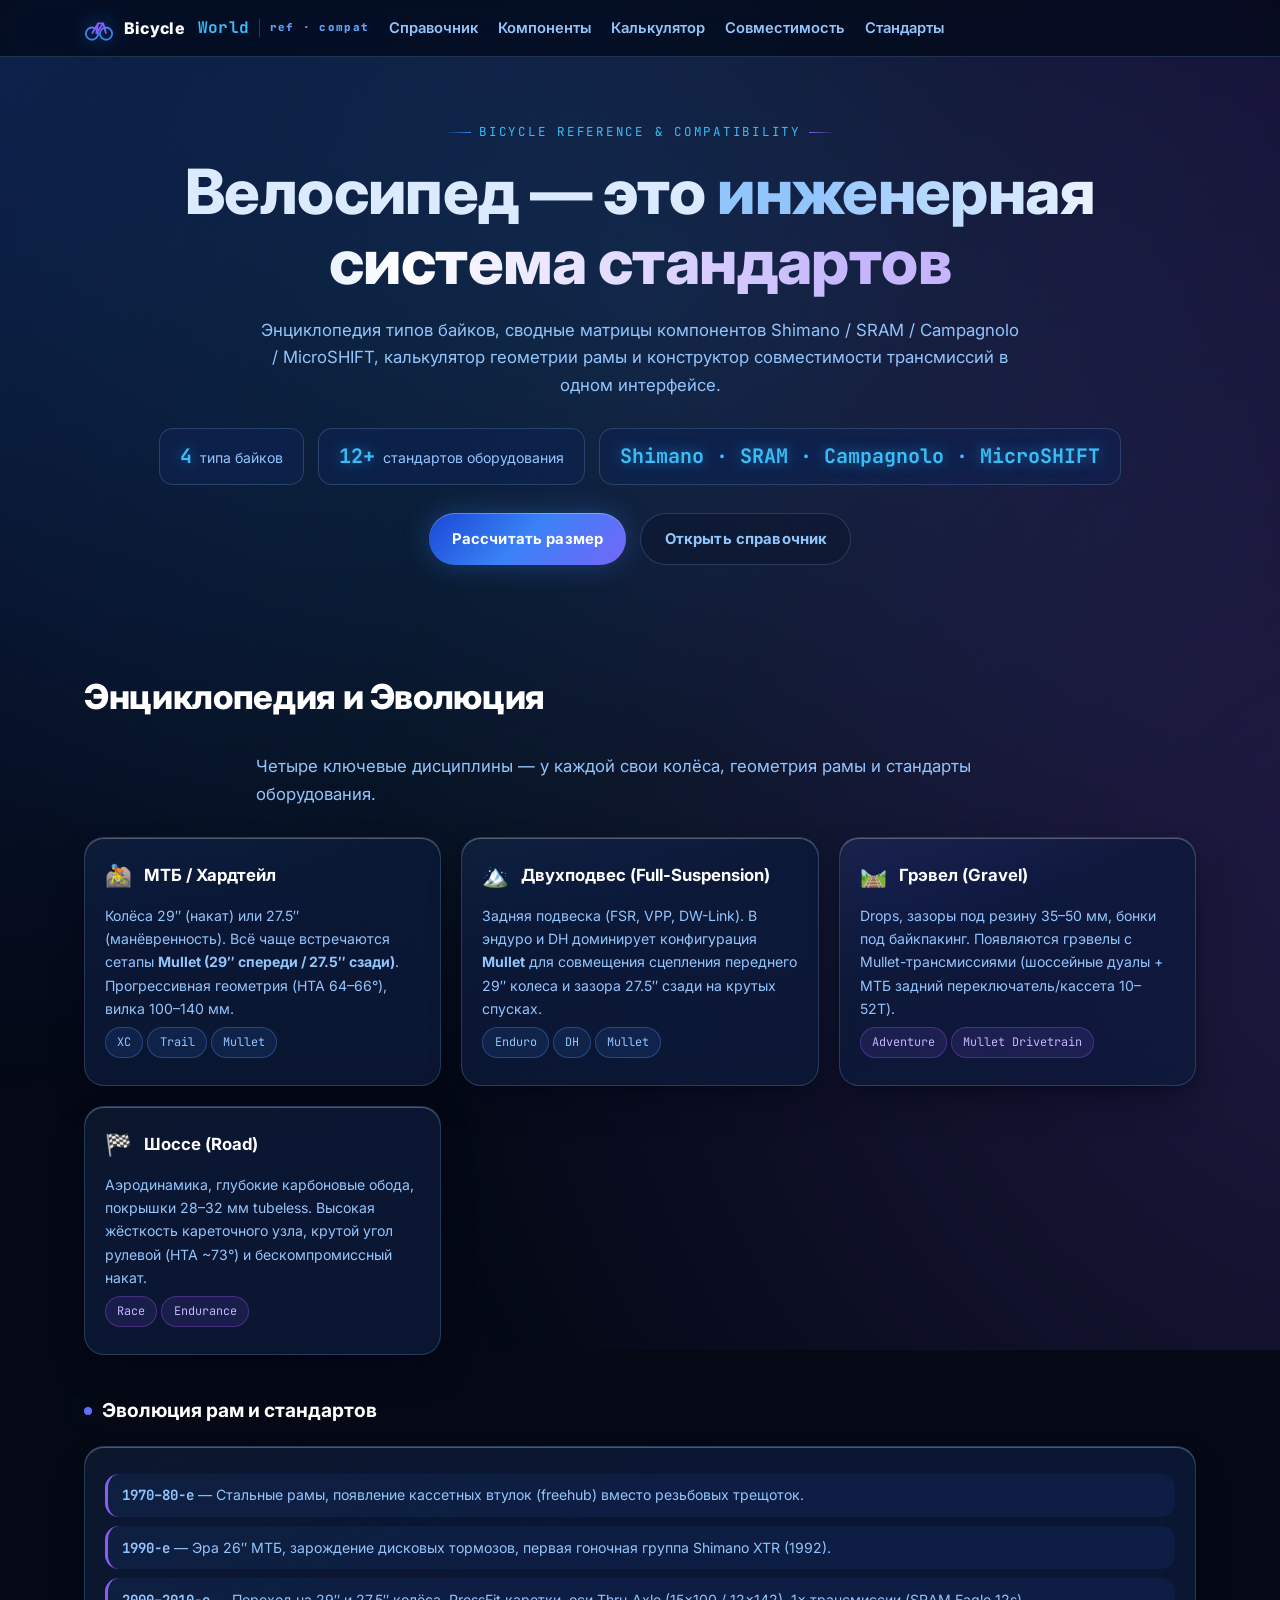
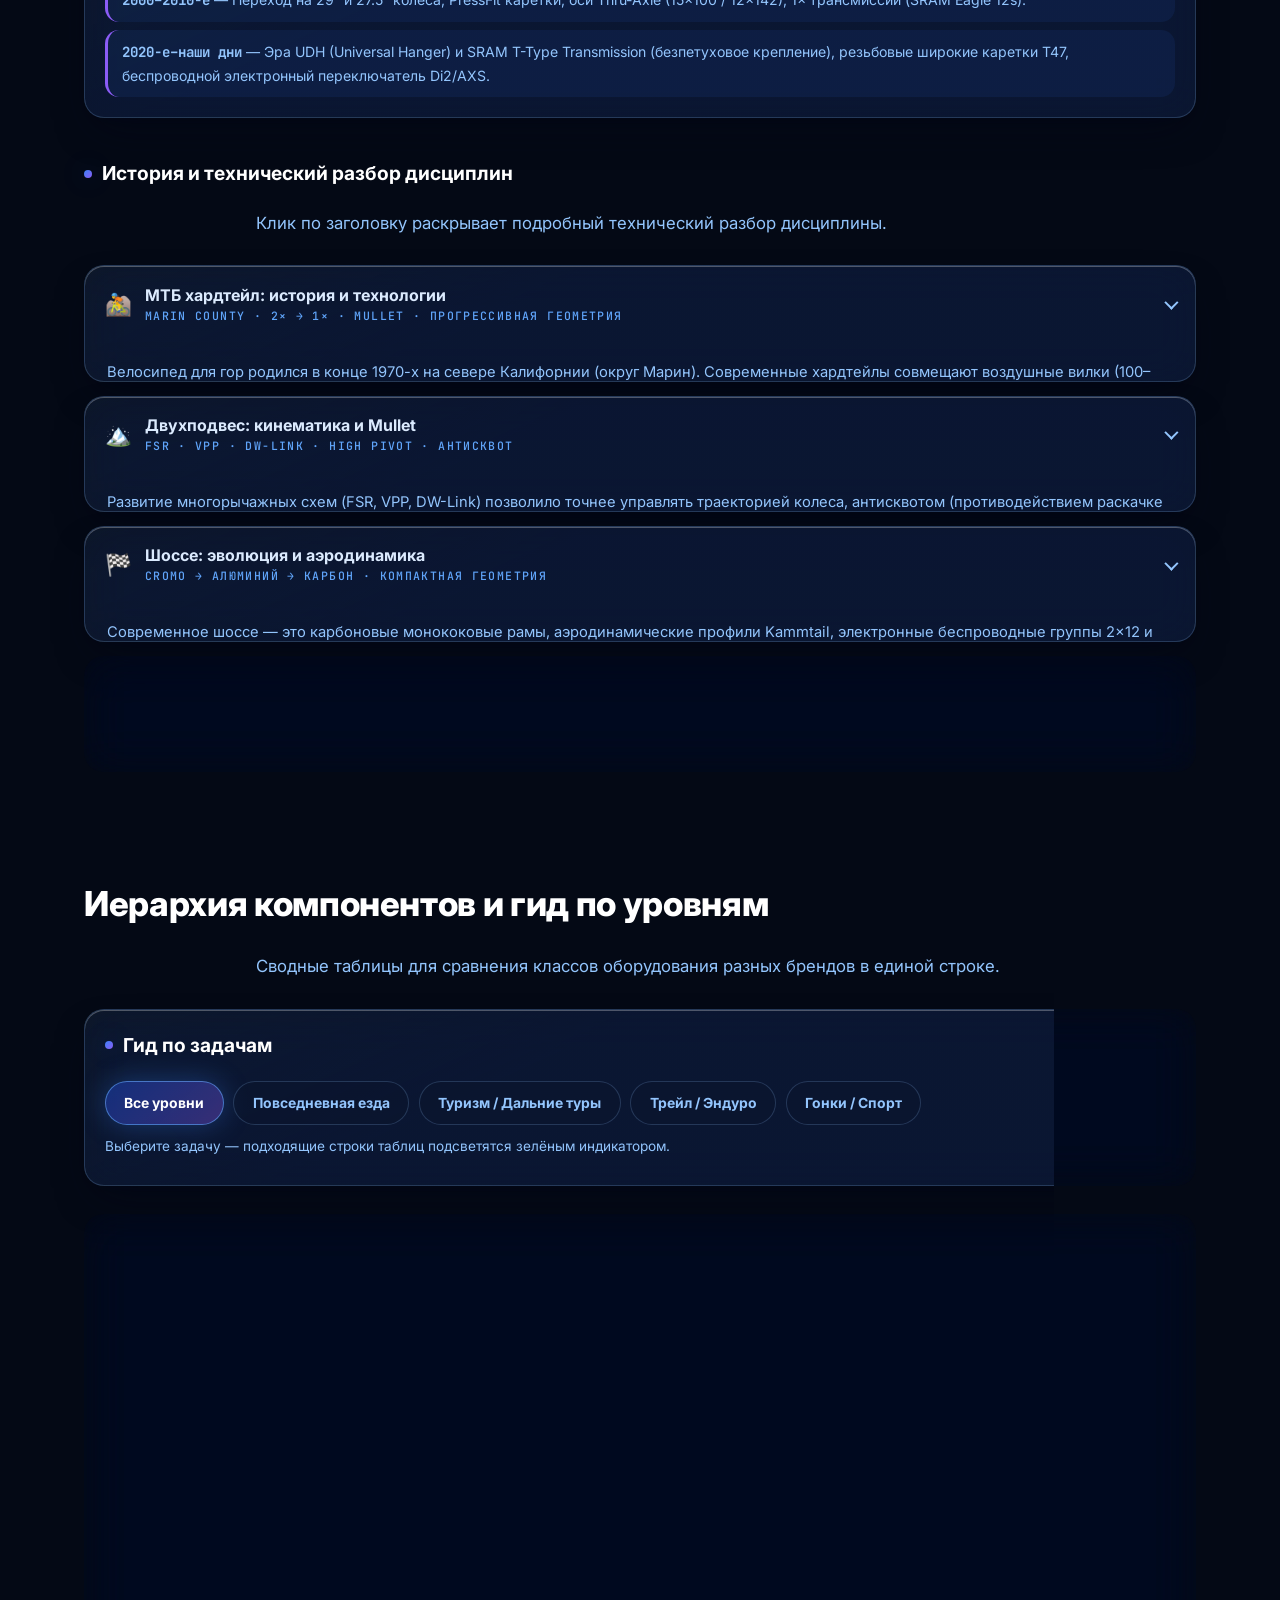
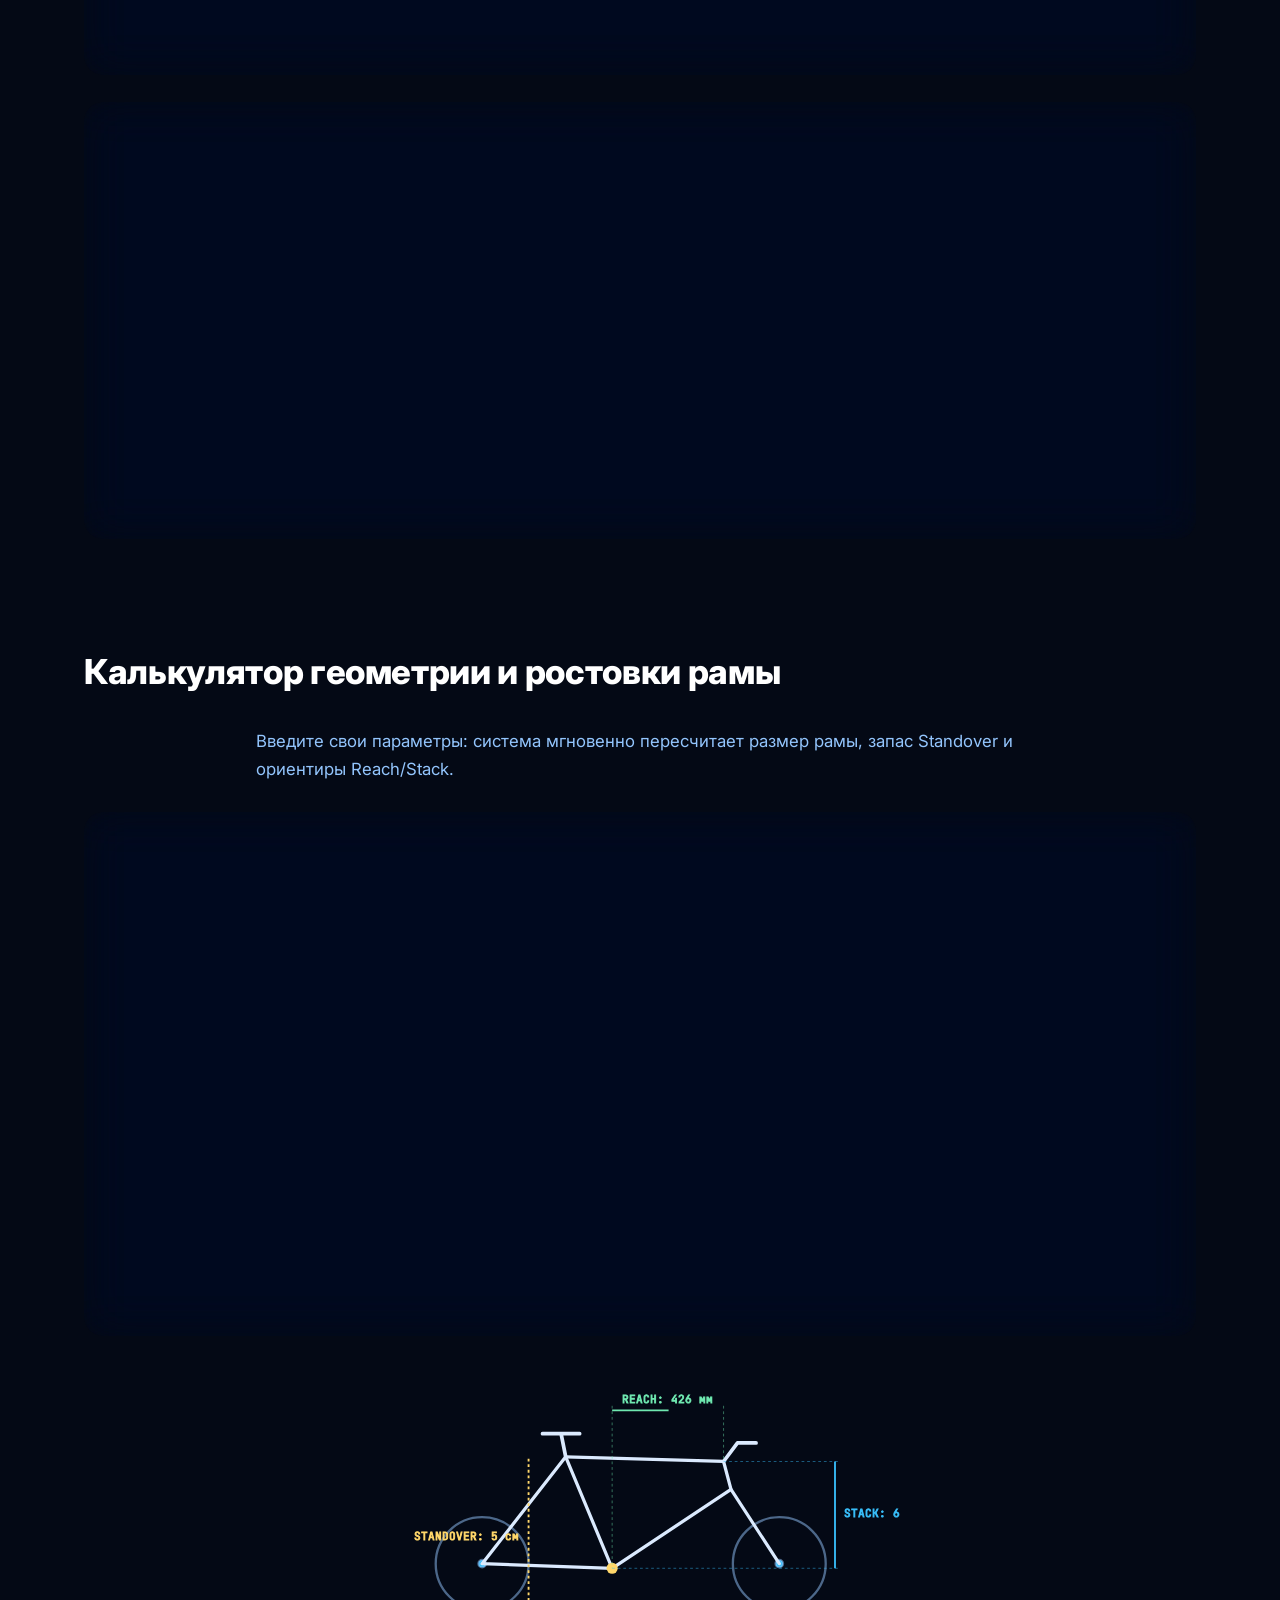
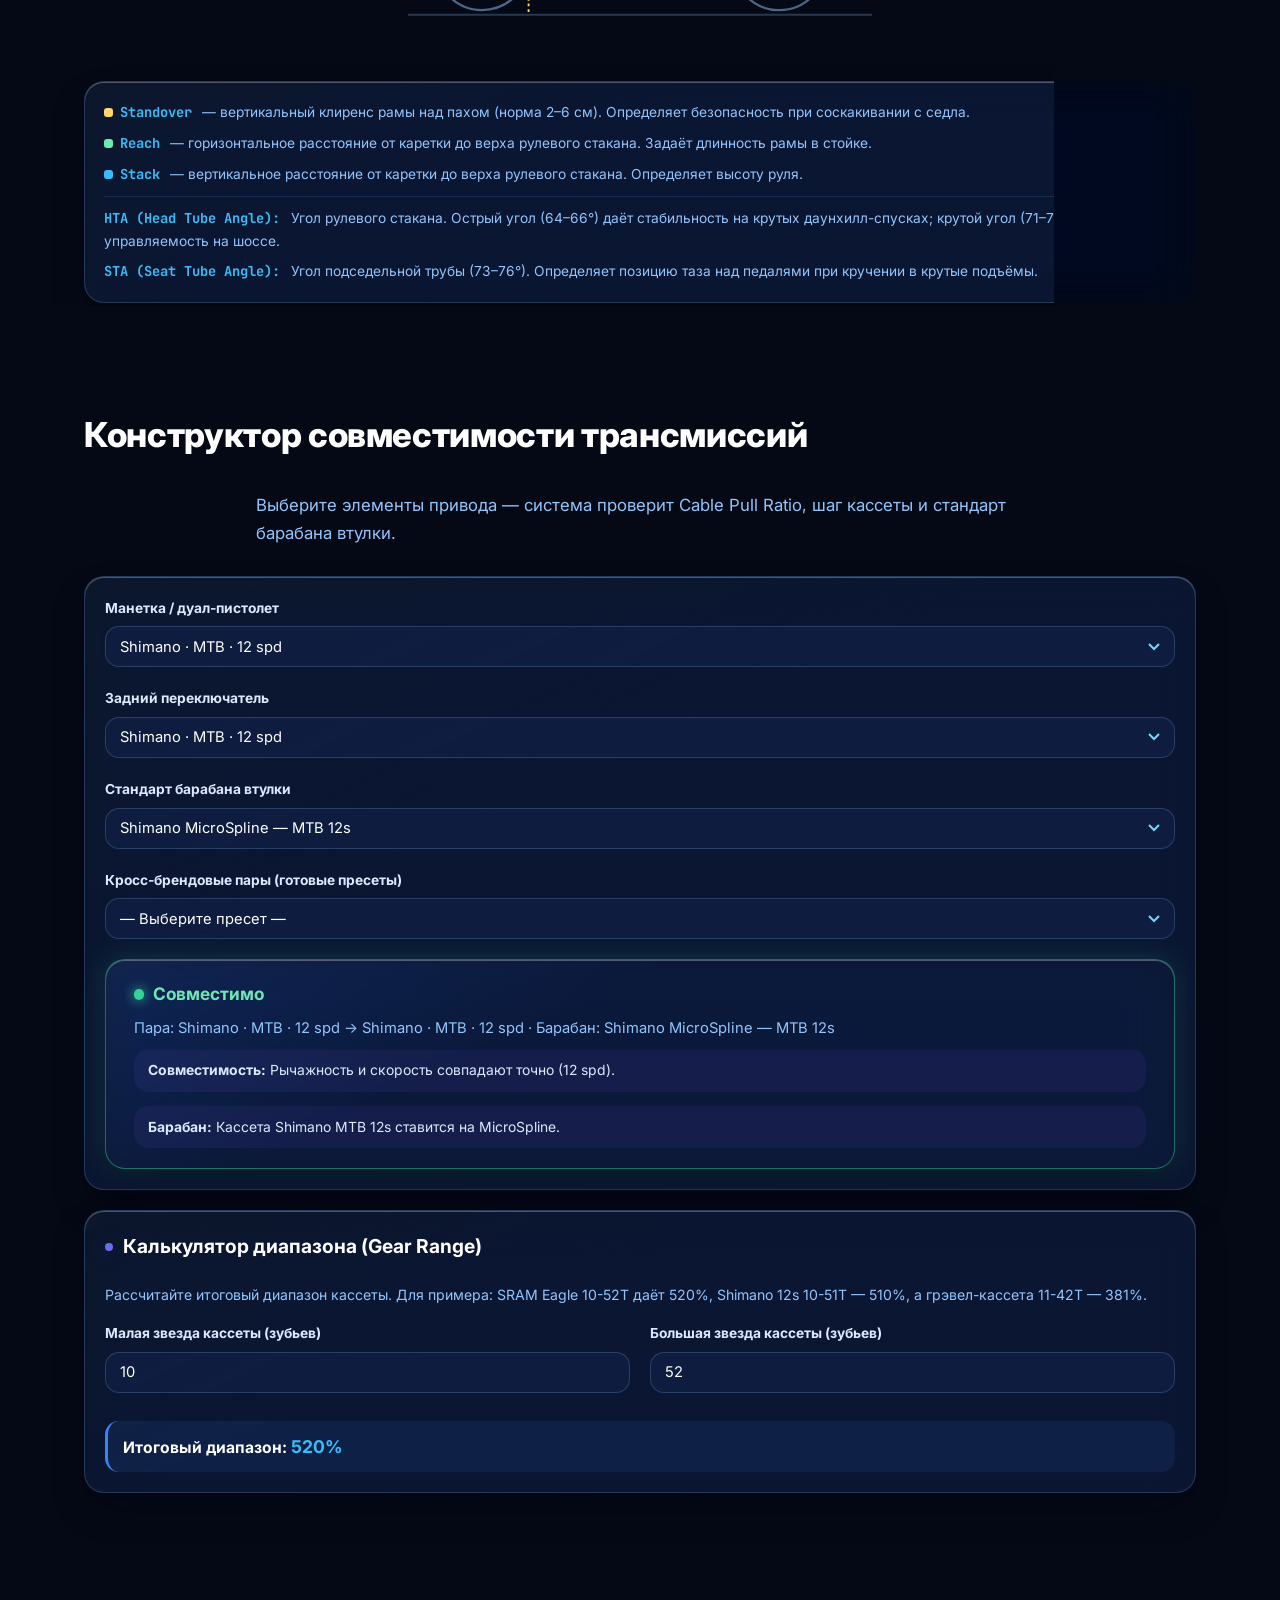
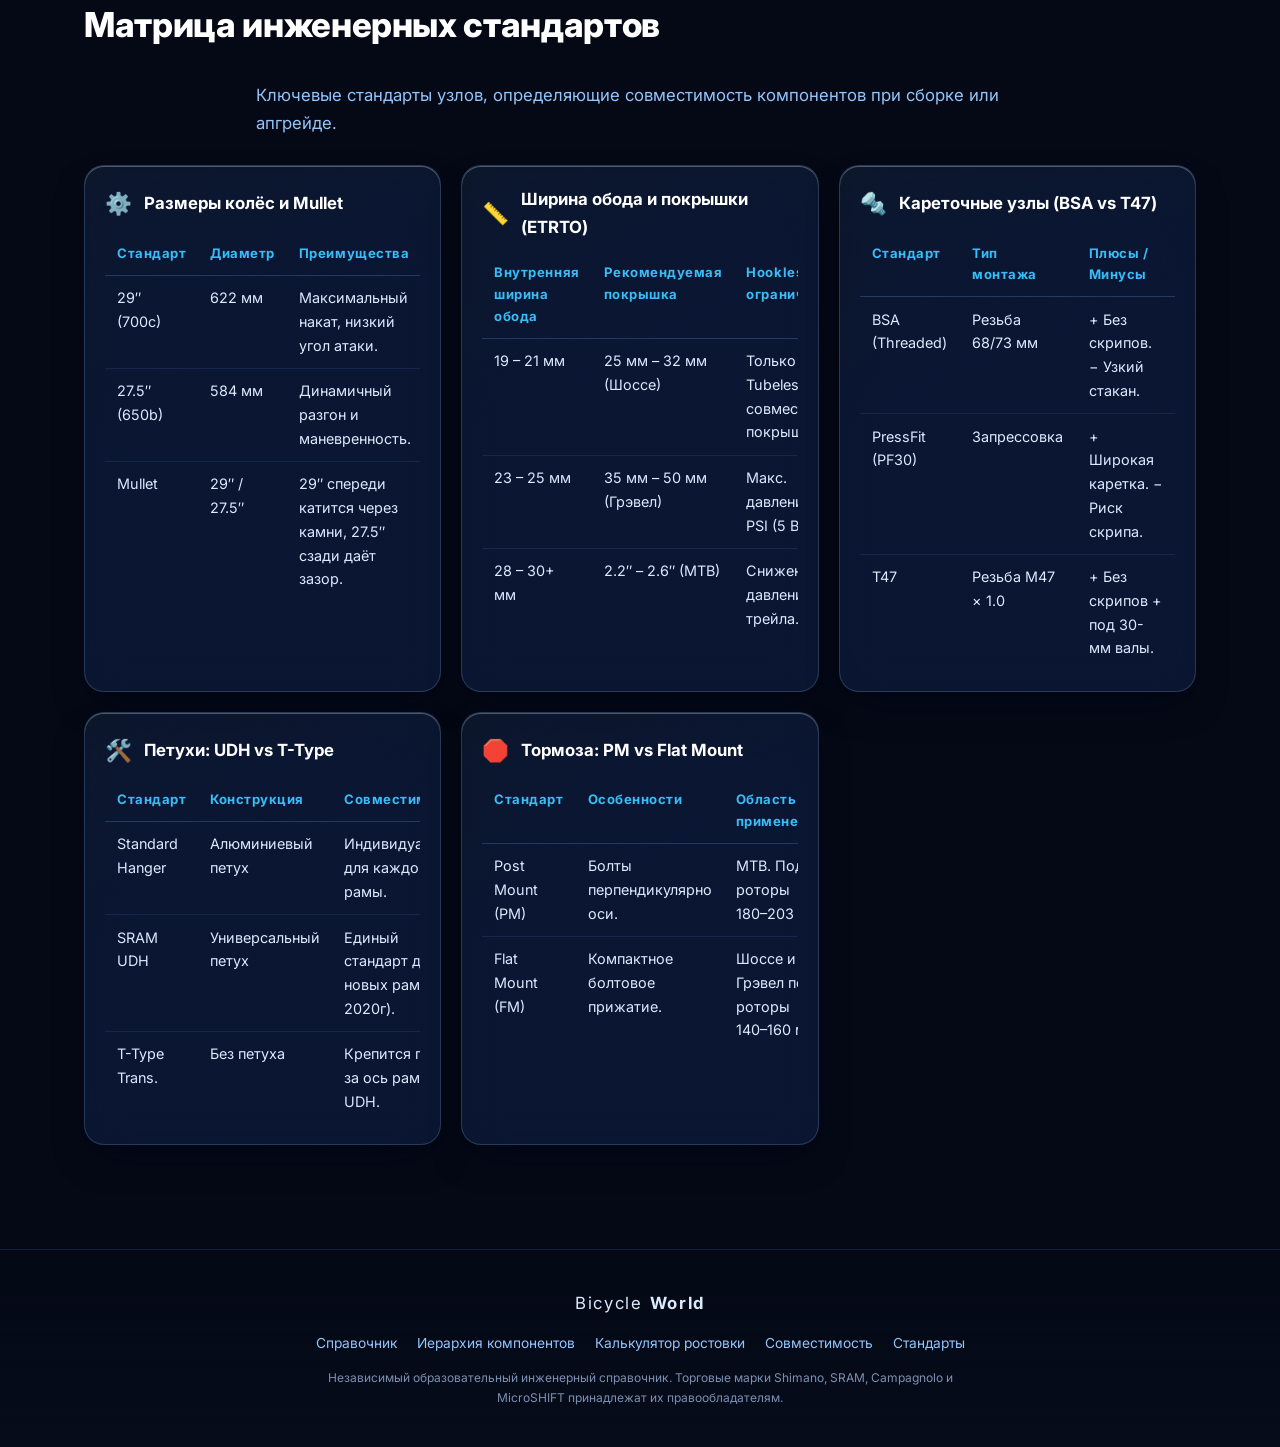
==== commit 969d2f06: "New Google version added" ====
--- a/bicycle_world.html
+++ b/bicycle_world.html
@@ -17,8 +17,6 @@
     <style>
         /* ==========================================================================
    BICYCLE WORLD — интерактивный справочник и конструктор велосипедов
-   Дизайн-система: Deep Ambient Sapphire (≈80% синий, ≈20% фиолетовый),
-   Liquid Glass / глассморфизм.
    ========================================================================== */
 
         :root {
@@ -28,14 +26,14 @@
             --surface-2: rgba(18, 34, 72, .66);
             --surface-subtle: rgba(10, 20, 44, .5);
 
-            /* ===== Синяя палитра (≈80% интерфейса) ===== */
+            /* ===== Синяя палитра ===== */
             --blue-900: #1e3a8a;
             --blue-700: #1d4ed8;
             --blue-primary: #3b82f6;
             --blue-light: #93c5fd;
             --blue-electric: #38bdf8;
 
-            /* ===== Фиолетовые акценты (≈20%) ===== */
+            /* ===== Фиолетовые акценты ===== */
             --violet-primary: #8b5cf6;
             --violet-light: #c4b5fd;
             --violet-dark: #6d28d9;
@@ -79,7 +77,6 @@
             --trans-normal: .32s cubic-bezier(.16, 1, .3, 1);
         }
 
-        /* ============================ Базовый сброс ============================ */
         *,
         *::before,
         *::after {
@@ -95,7 +92,6 @@
             -webkit-font-smoothing: antialiased;
         }
 
-        /* ФАЗА 1.1: Динамический переливающийся анимированный градиент (80% синего / 20% фиолетового) */
         body {
             font-family: var(--font-sans);
             color: var(--text-main);
@@ -127,9 +123,11 @@
             0% {
                 transform: translate(0, 0) scale(1);
             }
+
             50% {
                 transform: translate(-3%, 2.5%) scale(1.04);
             }
+
             100% {
                 transform: translate(2.5%, -3%) scale(0.97);
             }
@@ -179,7 +177,6 @@
             border-radius: var(--radius-sm);
         }
 
-        /* ============================ Стеклянная карточка ============================ */
         .glass {
             position: relative;
             background: linear-gradient(155deg, rgba(147, 197, 253, .08), var(--surface-1) 38%);
@@ -190,7 +187,7 @@
             box-shadow: var(--shadow-glass), var(--rim-top);
         }
 
-        /* ============================ Шапка ============================ */
+        /* Шапка */
         .site-header {
             position: sticky;
             top: 0;
@@ -275,7 +272,6 @@
             transform: scaleX(1);
         }
 
-        /* Бургер-кнопка (мобильные) */
         .burger {
             display: none;
             flex-direction: column;
@@ -292,7 +288,7 @@
             transition: transform var(--trans-normal), opacity var(--trans-fast);
         }
 
-        /* ============================ Hero ============================ */
+        /* Hero */
         .hero {
             max-width: 64rem;
             margin: 0 auto;
@@ -386,7 +382,7 @@
             flex-wrap: wrap;
         }
 
-        /* ============================ Кнопки и чипы ============================ */
+        /* Кнопки и чипы */
         .btn {
             display: inline-flex;
             align-items: center;
@@ -438,7 +434,7 @@
             border-color: rgba(168, 85, 247, .32);
         }
 
-        /* ============================ Секции ============================ */
+        /* Секции */
         .section {
             max-width: var(--container);
             margin: 0 auto;
@@ -449,7 +445,7 @@
             margin-bottom: var(--sp-lg);
         }
 
-        .section > p.lede {
+        .section>p.lede {
             margin-bottom: var(--sp-lg);
         }
 
@@ -480,7 +476,7 @@
             box-shadow: var(--shadow-neon-blue);
         }
 
-        /* ============================ Справочник: сетка и карточки ============================ */
+        /* Сетĸа ĸарточеĸ */
         .ref-grid {
             display: grid;
             gap: var(--sp-md);
@@ -501,7 +497,6 @@
             box-shadow: var(--shadow-neon-blue), var(--shadow-glass), var(--rim-top);
         }
 
-        /* ФАЗА 1.3: Очищенные икон-блоки без рамок */
         .card-head {
             display: flex;
             align-items: center;
@@ -516,8 +511,8 @@
             justify-content: center;
             width: auto;
             height: auto;
-            background: none !important;
-            border: none !important;
+            background: none;
+            border: none;
             font-size: 1.35rem;
             flex-shrink: 0;
             padding: 0;
@@ -534,7 +529,7 @@
             margin-bottom: .45rem;
         }
 
-        /* ФАЗА 1.4: Адаптивные обёртки таблиц */
+        /* Таблицы */
         .tbl-wrap {
             width: 100%;
             overflow-x: auto;
@@ -566,7 +561,7 @@
             border-top: 1px solid rgba(96, 165, 250, .12);
         }
 
-        /* ============================ Формы и слайдеры ============================ */
+        /* Формы */
         .field {
             margin-bottom: var(--sp-md);
         }
@@ -590,7 +585,8 @@
             border-radius: var(--radius-sm);
         }
 
-        .field select {
+        .field select,
+        .num-input {
             width: 100%;
             appearance: none;
             -webkit-appearance: none;
@@ -600,15 +596,24 @@
             border-radius: var(--radius-md);
             padding: .65rem .9rem;
             font-size: .92rem;
+            font-family: var(--font-sans);
+        }
+
+        .field select {
             background-image: url("data:image/svg+xml,%3Csvg xmlns='http://www.w3.org/2000/svg' width='12' height='8'%3E%3Cpath d='M1 1l5 5 5-5' stroke='%237dd3fc' fill='none' stroke-width='2'/%3E%3C/svg%3E");
             background-repeat: no-repeat;
             background-position: right .9rem center;
         }
 
+        .num-input:focus {
+            border-color: var(--blue-electric);
+            outline: none;
+            box-shadow: var(--shadow-neon-blue);
+        }
+
         input[type="range"] {
             width: 100%;
             appearance: none;
-            -webkit-appearance: none;
             height: 6px;
             border-radius: var(--radius-pill);
             background: linear-gradient(90deg, var(--blue-primary) var(--fill, 50%), rgba(255, 255, 255, .1) var(--fill, 50%));
@@ -631,7 +636,7 @@
             transform: scale(1.15);
         }
 
-        /* ============================ Выводы конструктора ============================ */
+        /* Выводы */
         .result {
             margin-top: var(--sp-lg);
         }
@@ -640,12 +645,6 @@
             font-size: 1.05rem;
             color: var(--text-white);
             margin-bottom: .5rem;
-        }
-
-        .result p {
-            font-size: .92rem;
-            color: var(--text-muted);
-            margin-bottom: .6rem;
         }
 
         .size-list {
@@ -671,23 +670,6 @@
             font-size: .85rem;
             color: var(--text-muted);
             margin-top: .15rem;
-        }
-
-        .fit-list {
-            list-style: none;
-        }
-
-        .fit-list li {
-            position: relative;
-            padding: .4rem 0 .4rem 1.6rem;
-            font-size: .92rem;
-        }
-
-        .fit-list li::before {
-            content: "▸";
-            position: absolute;
-            left: .3rem;
-            color: var(--blue-electric);
         }
 
         .callout {
@@ -723,24 +705,42 @@
             box-shadow: 0 0 30px rgba(52, 211, 153, .18), var(--shadow-glass), var(--rim-top);
         }
 
-        .callout.is-ok h3 { color: #6ee7b7; }
-        .callout.is-ok .status-dot { background: #34d399; color: #34d399; }
+        .callout.is-ok h3 {
+            color: #6ee7b7;
+        }
+
+        .callout.is-ok .status-dot {
+            background: #34d399;
+            color: #34d399;
+        }
 
         .callout.is-warn {
             border-color: rgba(251, 191, 36, .45);
             box-shadow: 0 0 30px rgba(251, 191, 36, .16), var(--shadow-glass), var(--rim-top);
         }
 
-        .callout.is-warn h3 { color: #fcd34d; }
-        .callout.is-warn .status-dot { background: #fbbf24; color: #fbbf24; }
+        .callout.is-warn h3 {
+            color: #fcd34d;
+        }
+
+        .callout.is-warn .status-dot {
+            background: #fbbf24;
+            color: #fbbf24;
+        }
 
         .callout.is-bad {
             border-color: rgba(248, 113, 113, .5);
             box-shadow: 0 0 30px rgba(248, 113, 113, .16), var(--shadow-glass), var(--rim-top);
         }
 
-        .callout.is-bad h3 { color: #fca5a5; }
-        .callout.is-bad .status-dot { background: #f87171; color: #f87171; }
+        .callout.is-bad h3 {
+            color: #fca5a5;
+        }
+
+        .callout.is-bad .status-dot {
+            background: #f87171;
+            color: #f87171;
+        }
 
         .check-grid {
             display: grid;
@@ -756,7 +756,6 @@
             font-size: .87rem;
         }
 
-        /* Калькулятор ростовки */
         .size-big {
             font-family: var(--font-mono);
             font-size: 2.4rem;
@@ -795,7 +794,7 @@
             font-weight: 700;
         }
 
-        /* ФАЗА 1.2: Исправление вертикальных отступов Аккордеона */
+        /* Аккордеон */
         .acc {
             display: grid;
             gap: var(--sp-sm);
@@ -809,7 +808,6 @@
             background: linear-gradient(155deg, rgba(147, 197, 253, .08), var(--surface-1) 38%);
             border: 1px solid var(--border-glass);
             backdrop-filter: var(--glass-blur);
-            -webkit-backdrop-filter: var(--glass-blur);
             box-shadow: var(--shadow-glass), var(--rim-top);
         }
 
@@ -818,7 +816,7 @@
             display: flex;
             align-items: center;
             gap: .8rem;
-            padding: 1.15rem 1.25rem; /* Увеличен отступ */
+            padding: 1.15rem 1.25rem;
             text-align: left;
             font-size: 1rem;
             font-weight: 700;
@@ -853,7 +851,6 @@
 
         .acc-title small {
             display: block;
-            margin-top: 0;
             font-family: var(--font-mono);
             font-size: .72rem;
             font-weight: 500;
@@ -941,7 +938,7 @@
             color: var(--blue-electric);
         }
 
-        /* Иерархия: цветные плашки уровней */
+        /* Иерархия */
         .tier {
             font-family: var(--font-mono);
             font-weight: 800;
@@ -949,12 +946,23 @@
             width: 32px;
         }
 
-        .tier-s { color: #ffd76a; text-shadow: 0 0 10px rgba(255, 215, 106, 0.4); }
-        .tier-a { color: #9db8ff; }
-        .tier-b { color: #6fdcb2; }
-        .tier-c { color: #7a8aa8; }
-
-        /* Кнопки фильтра гида */
+        .tier-s {
+            color: #ffd76a;
+            text-shadow: 0 0 10px rgba(255, 215, 106, 0.4);
+        }
+
+        .tier-a {
+            color: #9db8ff;
+        }
+
+        .tier-b {
+            color: #6fdcb2;
+        }
+
+        .tier-c {
+            color: #7a8aa8;
+        }
+
         .guide-btns {
             display: flex;
             gap: .6rem;
@@ -996,25 +1004,7 @@
             font-weight: 800;
         }
 
-        /* Формулы и Схема */
-        .formula-box {
-            margin-top: var(--sp-md);
-            padding: .9rem 1.15rem;
-            border-radius: var(--radius-md);
-            background: rgba(2, 6, 23, .45);
-            border: 1px solid rgba(96, 165, 250, .2);
-            font-family: var(--font-mono);
-            font-size: .8rem;
-            line-height: 1.85;
-            color: var(--text-muted);
-        }
-
-        .formula-box h4 {
-            margin-bottom: .35rem;
-            font-size: .9rem;
-            color: var(--blue-light);
-        }
-
+        /* Схема SVG */
         .geom-wrap {
             display: grid;
             gap: var(--sp-md);
@@ -1051,9 +1041,18 @@
             border-radius: 3px;
             margin-right: .4rem;
         }
-        .swatch-stand { background: #ffd76a; }
-        .swatch-reach { background: #6fe8b0; }
-        .swatch-stack { background: #38bdf8; }
+
+        .swatch-stand {
+            background: #ffd76a;
+        }
+
+        .swatch-reach {
+            background: #6fe8b0;
+        }
+
+        .swatch-stack {
+            background: #38bdf8;
+        }
 
         .brand-tag {
             font-family: var(--font-mono);
@@ -1070,6 +1069,14 @@
             margin-bottom: var(--sp-sm);
         }
 
+        .site-footer {
+            margin-top: var(--sp-2xl);
+            padding: var(--sp-xl) 1.25rem;
+            text-align: center;
+            border-top: 1px solid rgba(96, 165, 250, .14);
+            background: linear-gradient(180deg, transparent, rgba(7, 13, 28, .8));
+        }
+
         .footer-nav {
             display: flex;
             justify-content: center;
@@ -1084,14 +1091,8 @@
             transition: color var(--trans-fast);
         }
 
-        .footer-nav a:hover { color: var(--blue-light); }
-
-        .site-footer {
-            margin-top: var(--sp-2xl);
-            padding: var(--sp-xl) 1.25rem;
-            text-align: center;
-            border-top: 1px solid rgba(96, 165, 250, .14);
-            background: linear-gradient(180deg, transparent, rgba(7, 13, 28, .8));
+        .footer-nav a:hover {
+            color: var(--blue-light);
         }
 
         .site-footer .fineprint {
@@ -1102,27 +1103,83 @@
             line-height: 1.6;
         }
 
-        /* ============================ Мобильная Адаптивность ============================ */
+        /* Кнопка наверх */
+        .scroll-top {
+            position: fixed;
+            bottom: 1.5rem;
+            right: 1.5rem;
+            z-index: 99;
+            width: 3rem;
+            height: 3rem;
+            display: flex;
+            align-items: center;
+            justify-content: center;
+            font-size: 1.2rem;
+            border-radius: 50%;
+            opacity: 0;
+            pointer-events: none;
+            background: linear-gradient(135deg, var(--blue-700), var(--violet-dark));
+            border: 1px solid var(--border-glass-hover);
+            color: var(--text-white);
+            box-shadow: var(--shadow-neon-blue);
+            transition: all var(--trans-normal);
+        }
+
+        .scroll-top.is-visible {
+            opacity: 1;
+            pointer-events: auto;
+        }
+
+        .scroll-top:hover {
+            transform: translateY(-3px) scale(1.05);
+            box-shadow: 0 0 30px rgba(139, 92, 246, .6);
+        }
+
         @media (max-width: 680px) {
-            .brand-tag { display: none; }
-            .hero-stats { flex-direction: column; align-items: stretch; }
-            .stat { justify-content: space-between; }
-            .btn { width: 100%; justify-content: center; }
-            .hero-cta { flex-direction: column; }
-            
+            .brand-tag {
+                display: none;
+            }
+
+            .hero-stats {
+                flex-direction: column;
+                align-items: stretch;
+            }
+
+            .stat {
+                justify-content: space-between;
+            }
+
+            .btn {
+                width: 100%;
+                justify-content: center;
+            }
+
+            .hero-cta {
+                flex-direction: column;
+            }
+
             .guide-btns {
                 display: grid;
                 grid-template-columns: repeat(auto-fit, minmax(135px, 1fr));
                 gap: .5rem;
             }
-            .guide-btn { width: 100%; text-align: center; }
-
-            .tbl { min-width: 580px; } /* Мобильный скролл таблиц */
-            
-            .burger { display: flex; }
+
+            .guide-btn {
+                width: 100%;
+                text-align: center;
+            }
+
+            .tbl {
+                min-width: 580px;
+            }
+
+            .burger {
+                display: flex;
+            }
+
             .site-nav {
                 position: absolute;
-                top: calc(var(--header-h, 54px));
+                top: 62px;
                 right: .75rem;
                 left: .75rem;
                 z-index: 55;
@@ -1130,13 +1187,29 @@
                 border: 1px solid var(--border-glass);
                 border-radius: var(--radius-lg);
                 backdrop-filter: var(--glass-blur);
-                -webkit-backdrop-filter: var(--glass-blur);
                 padding: .5rem .9rem;
                 display: none;
             }
-            .site-nav.is-active { display: block; }
-            .site-nav ul { flex-direction: column; gap: .25rem; }
-            .nav-link { display: block; padding: .7rem .4rem; border-bottom: 1px solid rgba(96, 165, 250, .1); }
+
+            .site-nav.is-active {
+                display: block;
+            }
+
+            .site-nav ul {
+                flex-direction: column;
+                gap: .25rem;
+            }
+
+            .nav-link {
+                display: block;
+                padding: .7rem .4rem;
+                border-bottom: 1px solid rgba(96, 165, 250, .1);
+            }
+
+            .scroll-top {
+                bottom: 1rem;
+                right: 1rem;
+            }
         }
     </style>
 </head>
@@ -1162,8 +1235,8 @@
                     <li><a class="nav-link" href="#standards">Стандарты</a></li>
                 </ul>
             </nav>
-            <button class="burger" id="burgerBtn" type="button" aria-label="Открыть меню"
-                aria-controls="siteNav" aria-expanded="false"><span></span><span></span><span></span></button>
+            <button class="burger" id="burgerBtn" type="button" aria-label="Открыть меню" aria-controls="siteNav"
+                aria-expanded="false"><span></span><span></span><span></span></button>
         </div>
     </header>
 
@@ -1183,12 +1256,10 @@
         </div>
     </section>
 
-    <!-- ФАЗА 3.1: Mullet-сетапы и подбор оборудования -->
     <section class="section" id="encyclopedia">
         <div class="section-head">
             <h2>Энциклопедия и Эволюция</h2>
         </div>
-
         <p class="lede">Четыре ключевые дисциплины — у каждой свои колёса, геометрия рамы и стандарты оборудования.</p>
 
         <div class="ref-grid ref-grid-2">
@@ -1196,7 +1267,8 @@
                 <div class="card-head"><span class="card-icon" aria-hidden="true">🚵</span>
                     <h3>МТБ / Хардтейл</h3>
                 </div>
-                <p>Колёса 29″ (накат) или 27.5″ (манёвренность). Всё чаще встречаются сетапы <b>Mullet (29″ спереди / 27.5″ сзади)</b>. Прогрессивная геометрия (HTA 64–66°), вилка 100–140 мм.</p>
+                <p>Колёса 29″ (накат) или 27.5″ (манёвренность). Всё чаще встречаются сетапы <b>Mullet (29″ спереди /
+                        27.5″ сзади)</b>. Прогрессивная геометрия (HTA 64–66°), вилка 100–140 мм.</p>
                 <p><span class="chip">XC</span> <span class="chip">Trail</span> <span class="chip">Mullet</span></p>
             </article>
 
@@ -1204,7 +1276,8 @@
                 <div class="card-head"><span class="card-icon" aria-hidden="true">🏔️</span>
                     <h3>Двухподвес (Full-Suspension)</h3>
                 </div>
-                <p>Задняя подвеска (FSR, VPP, DW-Link). В эндуро и DH доминирует конфигурация <b>Mullet</b> для совмещения сцепления переднего 29″ колеса и зазора 27.5″ сзади на крутых спусках.</p>
+                <p>Задняя подвеска (FSR, VPP, DW-Link). В эндуро и DH доминирует конфигурация <b>Mullet</b> для
+                    совмещения сцепления переднего 29″ колеса и зазора 27.5″ сзади на крутых спусках.</p>
                 <p><span class="chip">Enduro</span> <span class="chip">DH</span> <span class="chip">Mullet</span></p>
             </article>
 
@@ -1212,15 +1285,18 @@
                 <div class="card-head"><span class="card-icon" aria-hidden="true">🛤️</span>
                     <h3>Грэвел (Gravel)</h3>
                 </div>
-                <p>Drops, зазоры под резину 35–50 мм, бонки под байкпакинг. Появляются грэвелы с Mullet-трансмиссиями (шоссейные дуалы + МТБ задний переключатель/кассета 10–52T).</p>
-                <p><span class="chip chip-violet">Adventure</span> <span class="chip chip-violet">Mullet Drivetrain</span></p>
+                <p>Drops, зазоры под резину 35–50 мм, бонки под байкпакинг. Появляются грэвелы с Mullet-трансмиссиями
+                    (шоссейные дуалы + МТБ задний переключатель/кассета 10–52T).</p>
+                <p><span class="chip chip-violet">Adventure</span> <span class="chip chip-violet">Mullet
+                        Drivetrain</span></p>
             </article>
 
             <article class="card glass">
                 <div class="card-head"><span class="card-icon" aria-hidden="true">🏁</span>
                     <h3>Шоссе (Road)</h3>
                 </div>
-                <p>Аэродинамика, глубокие карбоновые обода, покрышки 28–32 мм tubeless. Высокая жёсткость кареточного узла, крутой угол рулевой (HTA ~73°) и бескомпромиссный накат.</p>
+                <p>Аэродинамика, глубокие карбоновые обода, покрышки 28–32 мм tubeless. Высокая жёсткость кареточного
+                    узла, крутой угол рулевой (HTA ~73°) и бескомпромиссный накат.</p>
                 <p><span class="chip chip-violet">Race</span> <span class="chip chip-violet">Endurance</span></p>
             </article>
         </div>
@@ -1228,18 +1304,23 @@
         <h3 class="subhead">Эволюция рам и стандартов</h3>
         <div class="card glass">
             <ul class="evo-list">
-                <li class="evo-item"><b>1970–80-е</b> — Стальные рамы, появление кассетных втулок (freehub) вместо резьбовых трещоток.</li>
-                <li class="evo-item"><b>1990-е</b> — Эра 26″ МТБ, зарождение дисковых тормозов, первая гоночная группа Shimano XTR (1992).</li>
-                <li class="evo-item"><b>2000–2010-е</b> — Переход на 29″ и 27.5″ колёса, PressFit каретки, оси Thru-Axle (15×100 / 12×142), 1× трансмиссии (SRAM Eagle 12s).</li>
-                <li class="evo-item"><b>2020-е–наши дни</b> — Эра UDH (Universal Hanger) и SRAM T-Type Transmission (безпетуховое крепление), резьбовые широкие каретки T47, беспроводной электронный переключатель Di2/AXS.</li>
+                <li class="evo-item"><b>1970–80-е</b> — Стальные рамы, появление кассетных втулок (freehub) вместо
+                    резьбовых трещоток.</li>
+                <li class="evo-item"><b>1990-е</b> — Эра 26″ МТБ, зарождение дисковых тормозов, первая гоночная группа
+                    Shimano XTR (1992).</li>
+                <li class="evo-item"><b>2000–2010-е</b> — Переход на 29″ и 27.5″ колёса, PressFit каретки, оси Thru-Axle
+                    (15×100 / 12×142), 1× трансмиссии (SRAM Eagle 12s).</li>
+                <li class="evo-item"><b>2020-е–наши дни</b> — Эра UDH (Universal Hanger) и SRAM T-Type Transmission
+                    (безпетуховое крепление), резьбовые широкие каретки T47, беспроводной электронный переключатель
+                    Di2/AXS.</li>
             </ul>
         </div>
 
         <h3 class="subhead">История и технический разбор дисциплин</h3>
         <p class="lede">Клик по заголовку раскрывает подробный технический разбор дисциплины.</p>
 
-        <!-- ФАЗА 1.2: Обновлённые отступы аккордеона -->
         <div class="acc">
+            <!-- 1. МТБ -->
             <div class="acc-item" id="acc-mtb">
                 <button type="button" class="acc-head" id="head-mtb" aria-expanded="false" aria-controls="panel-mtb">
                     <span class="acc-ico" aria-hidden="true">🚵</span>
@@ -1252,13 +1333,17 @@
                 <div class="acc-panel" id="panel-mtb" role="region" aria-labelledby="head-mtb" aria-hidden="true">
                     <div class="acc-body">
                         <div class="acc-inner">
-                            <p>Велосипед для гор родился в конце 1970-х на севере Калифорнии (округ Марин). Современные хардтейлы совмещают воздушные вилки (100–140 мм), 1×-приводы с кассетами 10–52T и геометрию с заваленным углом рулевой (HTA 64–66°) для контроля над крутыми спусками.</p>
-                            <p><b>Mullet-конфигурация:</b> комбинация 29″ переднего колеса и 27.5″ заднего даёт отличный угол атаки на препятствиях спереди и маневренность на техничных секциях.</p>
+                            <p>Велосипед для гор родился в конце 1970-х на севере Калифорнии (округ Марин). Современные
+                                хардтейлы совмещают воздушные вилки (100–140 мм), 1×-приводы с кассетами 10–52T и
+                                геометрию с заваленным углом рулевой (HTA 64–66°) для контроля над крутыми спусками.</p>
+                            <p><b>Mullet-конфигурация:</b> комбинация 29″ переднего колеса и 27.5″ заднего даёт отличный
+                                угол атаки на препятствиях спереди и маневренность на техничных секциях.</p>
                         </div>
                     </div>
                 </div>
             </div>
 
+            <!-- 2. Двухподвес -->
             <div class="acc-item" id="acc-fs">
                 <button type="button" class="acc-head" id="head-fs" aria-expanded="false" aria-controls="panel-fs">
                     <span class="acc-ico" aria-hidden="true">🏔️</span>
@@ -1271,12 +1356,15 @@
                 <div class="acc-panel" id="panel-fs" role="region" aria-labelledby="head-fs" aria-hidden="true">
                     <div class="acc-body">
                         <div class="acc-inner">
-                            <p>Развитие многорычажных схем (FSR, VPP, DW-Link) позволило точнее управлять траекторией колеса, антисквотом (противодействием раскачке при педалировании) и реакцией на торможение.</p>
+                            <p>Развитие многорычажных схем (FSR, VPP, DW-Link) позволило точнее управлять траекторией
+                                колеса, антисквотом (противодействием раскачке при педалировании) и реакцией на
+                                торможение.</p>
                         </div>
                     </div>
                 </div>
             </div>
 
+            <!-- 3. Шоссе -->
             <div class="acc-item" id="acc-road">
                 <button type="button" class="acc-head" id="head-road" aria-expanded="false" aria-controls="panel-road">
                     <span class="acc-ico" aria-hidden="true">🏁</span>
@@ -1289,14 +1377,17 @@
                 <div class="acc-panel" id="panel-road" role="region" aria-labelledby="head-road" aria-hidden="true">
                     <div class="acc-body">
                         <div class="acc-inner">
-                            <p>Современное шоссе — это карбоновые монококовые рамы, аэродинамические профили Kammtail, электронные беспроводные группы 2×12 и дисковые тормоза Flat Mount.</p>
+                            <p>Современное шоссе — это карбоновые монококовые рамы, аэродинамические профили Kammtail,
+                                электронные беспроводные группы 2×12 и дисковые тормоза Flat Mount.</p>
                         </div>
                     </div>
                 </div>
             </div>
 
+            <!-- 4. Грэвел -->
             <div class="acc-item" id="acc-gravel">
-                <button type="button" class="acc-head" id="head-gravel" aria-expanded="false" aria-controls="panel-gravel">
+                <button type="button" class="acc-head" id="head-gravel" aria-expanded="false"
+                    aria-controls="panel-gravel">
                     <span class="acc-ico" aria-hidden="true">🛤️</span>
                     <span class="acc-title">
                         <h4>Грэвел: происхождение и Mullet-приводы</h4>
@@ -1307,7 +1398,9 @@
                 <div class="acc-panel" id="panel-gravel" role="region" aria-labelledby="head-gravel" aria-hidden="true">
                     <div class="acc-body">
                         <div class="acc-inner">
-                            <p>Грэвел объединяет руль-баран с зазорами под широкие покрышки (до 50 мм). В тренде «Mullet Drivetrain» — связка шоссейных пистолетов SRAM AXS или Shimano GRX с задним МТБ-переключателем и супер-широкой МТБ-кассетой.</p>
+                            <p>Грэвел объединяет руль-баран с зазорами под широкие покрышки (до 50 мм). В тренде «Mullet
+                                Drivetrain» — связка шоссейных пистолетов SRAM AXS или Shimano GRX с задним
+                                МТБ-переключателем и супер-широкой МТБ-кассетой.</p>
                         </div>
                     </div>
                 </div>
@@ -1315,7 +1408,6 @@
         </div>
     </section>
 
-    <!-- ФАЗА 2: Объединённые Сводные Матрицы Иерархии Компонентов -->
     <section class="section" id="hierarchy">
         <div class="section-head">
             <h2>Иерархия компонентов и гид по уровням</h2>
@@ -1323,21 +1415,22 @@
         </div>
 
         <div class="card glass" style="margin-bottom: var(--sp-lg);">
-            <h3 class="subhead">Гид по задачам</h3>
+            <h3 class="subhead" style="margin-top:0;">Гид по задачам</h3>
             <div class="guide-btns">
                 <button type="button" class="guide-btn is-on" data-cat="all" aria-pressed="true">Все уровни</button>
-                <button type="button" class="guide-btn" data-cat="casual" aria-pressed="false">Повседневная езда</button>
-                <button type="button" class="guide-btn" data-cat="touring" aria-pressed="false">Туризм / Дальние туры</button>
-                <button type="button" class="guide-btn" data-cat="intense" aria-pressed="false">Интенсивный трейл / Эндуро</button>
-                <button type="button" class="guide-btn" data-cat="racing" aria-pressed="false">Гонки и соревновательный спорт</button>
+                <button type="button" class="guide-btn" data-cat="casual" aria-pressed="false">Повседневная
+                    езда</button>
+                <button type="button" class="guide-btn" data-cat="touring" aria-pressed="false">Туризм / Дальние
+                    туры</button>
+                <button type="button" class="guide-btn" data-cat="intense" aria-pressed="false">Трейл / Эндуро</button>
+                <button type="button" class="guide-btn" data-cat="racing" aria-pressed="false">Гонки / Спорт</button>
             </div>
             <p id="tierHint" class="hint-text" style="margin-top:.6rem; font-size:.85rem; color:var(--text-muted)">
                 Выберите задачу — подходящие строки таблиц подсветятся зелёным индикатором.</p>
         </div>
 
-        <!-- ФАЗА 2.1: Сводная Таблица 1 — MTB -->
         <div class="card glass" style="margin-bottom: var(--sp-lg);">
-            <h3 class="subhead">1. Горные трансмиссии (MTB)</h3>
+            <h3 class="subhead" style="margin-top:0;">1. Горные трансмиссии (MTB)</h3>
             <div class="tbl-wrap">
                 <table class="tbl">
                     <thead>
@@ -1355,37 +1448,40 @@
                             <td>XTR M9100 / Deore XT M8100 (12s)</td>
                             <td>XX1 / X01 Eagle; Transmission (T-Type AXS)</td>
                             <td>—</td>
-                            <td>Флагманский уровень: минимальный вес, гипер-точный шаг Hyperglide+ / T-Type под максимальной нагрузкой.</td>
+                            <td>Флагманский уровень: минимальный вес, гипер-точный шаг Hyperglide+ / T-Type под
+                                максимальной нагрузкой.</td>
                         </tr>
                         <tr data-cat="intense touring">
                             <td class="tier tier-a">A</td>
                             <td>SLX M7100 / Deore M6100 (12s)</td>
                             <td>GX Eagle / GX Transmission (12s)</td>
                             <td>—</td>
-                            <td>Рабочая лошадка для агрессивного трейла и эндуро: оптимальный ресурс, широкие кассеты 10–51/52T.</td>
+                            <td>Рабочая лошадка для агрессивного трейла и эндуро: оптимальный ресурс, широкие кассеты
+                                10–51/52T.</td>
                         </tr>
                         <tr data-cat="casual touring">
                             <td class="tier tier-b">B</td>
                             <td>Deore M5100 / M4100 (10–11s)</td>
                             <td>NX Eagle (12s)</td>
                             <td>Advent X (1×10s)</td>
-                            <td>Надёжные решения для регулярных выездов и туризма: установка на обычный HG-барабан, невысокая стоимость расходников.</td>
+                            <td>Надёжные решения для регулярных выездов и туризма: установка на обычный HG-барабан,
+                                невысокая стоимость расходников.</td>
                         </tr>
                         <tr data-cat="casual">
                             <td class="tier tier-c">C</td>
                             <td>Altus / Acera / Tourney (8–9s)</td>
                             <td>SX Eagle (12s)</td>
                             <td>Mezzo / Marvo / Advent</td>
-                            <td>Начальный уровень для городских прогулок и лёгкого паркового катания. Не рассчитан на гоночные нагрузки.</td>
+                            <td>Начальный уровень для городских прогулок и лёгкого паркового катания. Не рассчитан на
+                                гоночные нагрузки.</td>
                         </tr>
                     </tbody>
                 </table>
             </div>
         </div>
 
-        <!-- ФАЗА 2.2: Сводная Таблица 2 — Road & Gravel -->
         <div class="card glass">
-            <h3 class="subhead">2. Шоссейные и Грэвел трансмиссии (Road & Gravel)</h3>
+            <h3 class="subhead" style="margin-top:0;">2. Шоссейные и Грэвел трансмиссии (Road & Gravel)</h3>
             <div class="tbl-wrap">
                 <table class="tbl">
                     <thead>
@@ -1403,21 +1499,24 @@
                             <td>Dura-Ace Di2 R9200 (2×12)</td>
                             <td>RED AXS / XPLR AXS (12s)</td>
                             <td>Super Record Wireless / Ekar (1×13)</td>
-                            <td>Бескомпромиссные гоночные группы: беспроводное электро-переключение, карбоновые шатуны, минимальное аэро-сопротивление.</td>
+                            <td>Бескомпромиссные гоночные группы: беспроводное электро-переключение, карбоновые шатуны,
+                                минимальное аэро-сопротивление.</td>
                         </tr>
                         <tr data-cat="intense racing touring">
                             <td class="tier tier-a">A</td>
                             <td>Ultegra Di2 R8100 / GRX 820 (12s)</td>
                             <td>Force AXS / Force XPLR</td>
                             <td>Chorus (12s)</td>
-                            <td>Выбор любителей-спортсменов и грэвел-рейсеров: функционал флагманов при сниженной стоимости.</td>
+                            <td>Выбор любителей-спортсменов и грэвел-рейсеров: функционал флагманов при сниженной
+                                стоимости.</td>
                         </tr>
                         <tr data-cat="casual touring">
                             <td class="tier tier-b">B</td>
                             <td>105 R7100 / GRX 600–400 (10–11s)</td>
                             <td>Rival AXS / Rival E1</td>
                             <td>Centaur (11s)</td>
-                            <td>Эталон надежности для тренировок, эндуранса и байкпакинга: долговечные звёзды, гидравлические тормоза.</td>
+                            <td>Эталон надежности для тренировок, эндуранса и байкпакинга: долговечные звёзды,
+                                гидравлические тормоза.</td>
                         </tr>
                         <tr data-cat="casual">
                             <td class="tier tier-c">C</td>
@@ -1432,13 +1531,12 @@
         </div>
     </section>
 
-    <!-- ФАЗА 4.2: Динамический Калькулятор Геометрии с реактивным SVG -->
     <section class="section" id="sizing">
         <div class="section-head">
             <h2>Калькулятор геометрии и ростовки рамы</h2>
         </div>
-
-        <p class="lede">Введите свои параметры: система мгновенно пересчитает размер рамы, запас Standover и ориентиры Reach/Stack.</p>
+        <p class="lede">Введите свои параметры: система мгновенно пересчитает размер рамы, запас Standover и ориентиры
+            Reach/Stack.</p>
 
         <form class="card glass" id="sizingForm" novalidate>
             <div class="field">
@@ -1448,17 +1546,14 @@
                     <option value="road">Шоссе / Грэвел — размер в сантиметрах</option>
                 </select>
             </div>
-
             <div class="field">
                 <label for="height">Рост <output id="heightOut" for="height">175 см</output></label>
                 <input type="range" id="height" name="height" min="150" max="205" step="1" value="175">
             </div>
-
             <div class="field">
                 <label for="inseam">Длина ног (Inseam) <output id="inseamOut" for="inseam">80 см</output></label>
                 <input type="range" id="inseam" name="inseam" min="65" max="100" step="1" value="80">
             </div>
-
             <div class="result" id="sizingResult" aria-live="polite"></div>
         </form>
 
@@ -1466,7 +1561,6 @@
             <svg id="bikeSvg" viewBox="0 0 560 320" role="img" aria-label="Схема геометрии велосипеда">
                 <!-- Земля -->
                 <line x1="30" y1="270" x2="530" y2="270" stroke="rgba(147,197,253,.25)" stroke-width="2" />
-                
                 <!-- Колёса -->
                 <g fill="none" stroke="rgba(147,197,253,.5)" stroke-width="2.5">
                     <circle cx="110" cy="215" r="50" />
@@ -1474,98 +1568,114 @@
                     <circle cx="110" cy="215" r="4" fill="#38bdf8" />
                     <circle cx="430" cy="215" r="4" fill="#38bdf8" />
                 </g>
-                
                 <!-- Рама велосипеда -->
                 <g fill="none" stroke="#dbeafe" stroke-width="3.5" stroke-linecap="round" stroke-linejoin="round">
-                    <!-- Задний треугольник -->
                     <path d="M110 215 L250 220 M110 215 L200 100 M250 220 L200 100" />
-                    <!-- Передний треугольник -->
                     <path id="svgTopTube" d="M200 100 L370 105" />
                     <path d="M250 220 L378 135" />
-                    <!-- Рулевой стакан и вилка -->
                     <path d="M370 105 L378 135 M378 135 L430 215" />
-                    <!-- Седло и вынос -->
                     <path d="M200 100 L195 75 M175 75 L215 75 M370 105 L385 85 L405 85" stroke-width="4" />
                 </g>
                 <circle cx="250" cy="220" r="6" fill="#ffd76a" />
 
                 <!-- Выносная линия: STANDOVER -->
                 <g stroke="#ffd76a">
-                    <line id="lineStandover" x1="160" y1="102" x2="160" y2="270" stroke-width="2" stroke-dasharray="3 3" />
-                    <text id="txtStandover" x="150" y="190" text-anchor="end" fill="#ffd76a" font-size="12" font-family="monospace">STANDOVER: 74 см</text>
+                    <line id="lineStandover" x1="160" y1="102" x2="160" y2="270" stroke-width="2"
+                        stroke-dasharray="3 3" />
+                    <text id="txtStandover" x="150" y="190" text-anchor="end" fill="#ffd76a" font-size="12"
+                        font-family="var(--font-mono, monospace)">STANDOVER: 74 см</text>
                 </g>
-
                 <!-- Выносная линия: REACH -->
                 <g stroke="#6fe8b0">
                     <line id="lineReach" x1="250" y1="50" x2="370" y2="50" stroke-width="2" />
                     <line x1="250" y1="45" x2="250" y2="220" stroke-width="1" stroke-dasharray="3 3" opacity=".5" />
                     <line x1="370" y1="45" x2="370" y2="105" stroke-width="1" stroke-dasharray="3 3" opacity=".5" />
-                    <text id="txtReach" x="310" y="42" text-anchor="middle" fill="#6fe8b0" font-size="12" font-family="monospace">REACH: 430 мм</text>
+                    <text id="txtReach" x="310" y="42" text-anchor="middle" fill="#6fe8b0" font-size="12"
+                        font-family="var(--font-mono, monospace)">REACH: 430 мм</text>
                 </g>
-
                 <!-- Выносная линия: STACK -->
                 <g stroke="#38bdf8">
                     <line id="lineStack" x1="490" y1="105" x2="490" y2="220" stroke-width="2" />
                     <line x1="370" y1="105" x2="495" y2="105" stroke-width="1" stroke-dasharray="3 3" opacity=".5" />
                     <line x1="250" y1="220" x2="495" y2="220" stroke-width="1" stroke-dasharray="3 3" opacity=".5" />
-                    <text id="txtStack" x="500" y="165" fill="#38bdf8" font-size="12" font-family="monospace">STACK: 595 мм</text>
+                    <text id="txtStack" x="500" y="165" fill="#38bdf8" font-size="12"
+                        font-family="var(--font-mono, monospace)">STACK: 595 мм</text>
                 </g>
             </svg>
 
-            <!-- ФАЗА 3.2: Пояснение углов HTA и STA -->
             <ul class="g-legend card glass" style="padding: 1.2rem;">
-                <li><span class="swatch swatch-stand"></span><b>Standover</b> — вертикальный клиренс рамы над пахом (норма 2–6 см). Определяет безопасность при соскакивании с седла.</li>
-                <li><span class="swatch swatch-reach"></span><b>Reach</b> — горизонтальное расстояние от каретки до верха рулевого стакана. Задаёт длинность рамы в стойке.</li>
-                <li><span class="swatch swatch-stack"></span><b>Stack</b> — вертикальное расстояние от каретки до верха рулевого стакана. Определяет высоту руля.</li>
+                <li><span class="swatch swatch-stand"></span><b>Standover</b> — вертикальный клиренс рамы над пахом
+                    (норма 2–6 см). Определяет безопасность при соскакивании с седла.</li>
+                <li><span class="swatch swatch-reach"></span><b>Reach</b> — горизонтальное расстояние от каретки до
+                    верха рулевого стакана. Задаёт длинность рамы в стойке.</li>
+                <li><span class="swatch swatch-stack"></span><b>Stack</b> — вертикальное расстояние от каретки до верха
+                    рулевого стакана. Определяет высоту руля.</li>
                 <li style="border-top: 1px solid rgba(96,165,250,.15); padding-top: .6rem; margin-top: .2rem;">
-                    <b>HTA (Head Tube Angle):</b> Угол рулевого стакана. Острый угол (64–66°) даёт стабильность на крутых даунхилл-спусках; крутой угол (71–73°) даёт острую управляемость на шоссе.
+                    <b>HTA (Head Tube Angle):</b> Угол рулевого стакана. Острый угол (64–66°) даёт стабильность на
+                    крутых даунхилл-спусках; крутой угол (71–73°) даёт острую управляемость на шоссе.
                 </li>
                 <li>
-                    <b>STA (Seat Tube Angle):</b> Угол подседельной трубы (73–76°). Определяет позицию таза над педалями при кручении в крутые подъёмы.
+                    <b>STA (Seat Tube Angle):</b> Угол подседельной трубы (73–76°). Определяет позицию таза над педалями
+                    при кручении в крутые подъёмы.
                 </li>
             </ul>
         </div>
     </section>
 
-    <!-- ФАЗА 4.1: Конструктор совместимости с исправленным Кросс-брендингом -->
     <section class="section" id="compat">
         <div class="section-head">
             <h2>Конструктор совместимости трансмиссий</h2>
         </div>
-
-        <p class="lede">Выберите элементы привода — система проверит Cable Pull Ratio, шаг кассеты и стандарт барабана втулки.</p>
+        <p class="lede">Выберите элементы привода — система проверит Cable Pull Ratio, шаг кассеты и стандарт барабана
+            втулки.</p>
 
         <form class="card glass" id="compatForm" novalidate>
             <div class="field">
                 <label for="shifterOpt">Манетка / дуал-пистолет</label>
                 <select id="shifterOpt"></select>
             </div>
-
             <div class="field">
                 <label for="derailleurOpt">Задний переключатель</label>
                 <select id="derailleurOpt"></select>
             </div>
-
             <div class="field">
                 <label for="freehubOpt">Стандарт барабана втулки</label>
                 <select id="freehubOpt"></select>
             </div>
-
             <div class="field">
                 <label for="crossBrandOpt">Кросс-брендовые пары (готовые пресеты)</label>
                 <select id="crossBrandOpt"></select>
             </div>
-
             <div class="callout glass" id="compatCallout" aria-live="polite"></div>
         </form>
+
+        <form class="card glass" id="gearForm" novalidate style="margin-top: var(--sp-md);">
+            <h3 class="subhead" style="margin-top: 0;">Калькулятор диапазона (Gear Range)</h3>
+            <p style="font-size: .88rem; color: var(--text-muted); margin-bottom: 1rem;">
+                Рассчитайте итоговый диапазон кассеты. Для примера: SRAM Eagle 10-52T даёт 520%, Shimano 12s 10-51T —
+                510%, а грэвел-кассета 11-42T — 381%.
+            </p>
+            <div class="ref-grid ref-grid-2">
+                <div class="field">
+                    <label for="minCog">Малая звезда кассеты (зубьев)</label>
+                    <input type="number" id="minCog" class="num-input" value="10" min="9" max="14">
+                </div>
+                <div class="field">
+                    <label for="maxCog">Большая звезда кассеты (зубьев)</label>
+                    <input type="number" id="maxCog" class="num-input" value="52" min="25" max="52">
+                </div>
+            </div>
+            <div class="size-row" style="margin-top: .5rem;">
+                <b>Итоговый диапазон: <span id="gearResultOut"
+                        style="display:inline; color: var(--blue-electric); font-size:1.1rem;">520%</span></b>
+            </div>
+        </form>
     </section>
 
-    <!-- ФАЗА 3.3: Расширенная Матрица стандартов (T47, UDH, Mounts) -->
     <section class="section" id="standards">
         <div class="section-head">
             <h2>Матрица инженерных стандартов</h2>
         </div>
-
         <p class="lede">Ключевые стандарты узлов, определяющие совместимость компонентов при сборке или апгрейде.</p>
 
         <div class="ref-grid ref-grid-2">
@@ -1587,27 +1697,62 @@
                             <tr>
                                 <td>29″ (700c)</td>
                                 <td>622 мм</td>
-                                <td>Максимальный накат, низкий угол атаки на препятствиях.</td>
+                                <td>Максимальный накат, низкий угол атаки.</td>
                             </tr>
                             <tr>
                                 <td>27.5″ (650b)</td>
                                 <td>584 мм</td>
-                                <td>Высокая жёсткость колеса, динамичный разгон и маневренность.</td>
+                                <td>Динамичный разгон и маневренность.</td>
                             </tr>
                             <tr>
-                                <td>Mullet (Mixed)</td>
+                                <td>Mullet</td>
                                 <td>29″ / 27.5″</td>
-                                <td>Комбинированный сетап: 29″ спереди катится через камни, 27.5″ сзади даёт зазор и манёвренность.</td>
+                                <td>29″ спереди катится через камни, 27.5″ сзади даёт зазор.</td>
                             </tr>
                         </tbody>
                     </table>
                 </div>
             </article>
 
-            <!-- Таблица 2: Каретки с T47 -->
+            <!-- Таблица 2: ETRTO -->
+            <article class="card glass">
+                <div class="card-head"><span class="card-icon" aria-hidden="true">📏</span>
+                    <h3>Ширина обода и покрышки (ETRTO)</h3>
+                </div>
+                <div class="tbl-wrap">
+                    <table class="tbl">
+                        <thead>
+                            <tr>
+                                <th>Внутренняя ширина обода</th>
+                                <th>Рекомендуемая покрышка</th>
+                                <th>Hookless ограничения</th>
+                            </tr>
+                        </thead>
+                        <tbody>
+                            <tr>
+                                <td>19 – 21 мм</td>
+                                <td>25 мм – 32 мм (Шоссе)</td>
+                                <td>Только Tubeless-совместимые покрышки.</td>
+                            </tr>
+                            <tr>
+                                <td>23 – 25 мм</td>
+                                <td>35 мм – 50 мм (Грэвел)</td>
+                                <td>Макс. давление ~72 PSI (5 Bar).</td>
+                            </tr>
+                            <tr>
+                                <td>28 – 30+ мм</td>
+                                <td>2.2″ – 2.6″ (MTB)</td>
+                                <td>Сниженное давление для трейла.</td>
+                            </tr>
+                        </tbody>
+                    </table>
+                </div>
+            </article>
+
+            <!-- Таблица 3: Каретки -->
             <article class="card glass">
                 <div class="card-head"><span class="card-icon" aria-hidden="true">🔩</span>
-                    <h3>Кареточные узлы: BSA vs PressFit vs T47</h3>
+                    <h3>Кареточные узлы (BSA vs T47)</h3>
                 </div>
                 <div class="tbl-wrap">
                     <table class="tbl">
@@ -1615,34 +1760,34 @@
                             <tr>
                                 <th>Стандарт</th>
                                 <th>Тип монтажа</th>
-                                <th>Плюсы и минусы</th>
+                                <th>Плюсы / Минусы</th>
                             </tr>
                         </thead>
                         <tbody>
                             <tr>
                                 <td>BSA (Threaded)</td>
-                                <td>Резьба (68/73 мм)</td>
-                                <td>+ Отсутствие скрипов, легкая замена. − Узкий стакан.</td>
+                                <td>Резьба 68/73 мм</td>
+                                <td>+ Без скрипов. − Узкий стакан.</td>
                             </tr>
                             <tr>
-                                <td>PressFit (PF30/BB86)</td>
-                                <td>Запрессовка в раму</td>
-                                <td>+ Широкая каретка, высокая жесткость. − Риск скрипа при износе.</td>
+                                <td>PressFit (PF30)</td>
+                                <td>Запрессовка</td>
+                                <td>+ Широкая каретка. − Риск скрипа.</td>
                             </tr>
                             <tr>
-                                <td>T47 (Современный)</td>
+                                <td>T47</td>
                                 <td>Резьба M47 × 1.0</td>
-                                <td>+ Сочетает резьбу BSA (без скрипов) и широкий стакан PressFit (под 30-мм валы).</td>
+                                <td>+ Без скрипов + под 30-мм валы.</td>
                             </tr>
                         </tbody>
                     </table>
                 </div>
             </article>
 
-            <!-- Таблица 3: Петухи UDH & T-Type -->
+            <!-- Таблица 4: Петухи -->
             <article class="card glass">
                 <div class="card-head"><span class="card-icon" aria-hidden="true">🛠️</span>
-                    <h3>Крепление переключателя: Петухи vs UDH vs T-Type</h3>
+                    <h3>Петухи: UDH vs T-Type</h3>
                 </div>
                 <div class="tbl-wrap">
                     <table class="tbl">
@@ -1656,28 +1801,28 @@
                         <tbody>
                             <tr>
                                 <td>Standard Hanger</td>
-                                <td>Сменный алюминиевый петух под раму</td>
-                                <td>Индивидуален для каждой модели рамы.</td>
+                                <td>Алюминиевый петух</td>
+                                <td>Индивидуален для каждой рамы.</td>
                             </tr>
                             <tr>
                                 <td>SRAM UDH</td>
-                                <td>Универсальный петух с проворотом цепи</td>
-                                <td>Единый стандарт для большинства современных рам с 2020 года.</td>
+                                <td>Универсальный петух</td>
+                                <td>Единый стандарт для новых рам (с 2020г).</td>
                             </tr>
                             <tr>
-                                <td>T-Type Transmission</td>
-                                <td>Прямой монтаж на ось без петуха</td>
-                                <td>Крепится прямо за ось рамы UDH. Исключает необходимость регулировки винтов L/H.</td>
+                                <td>T-Type Trans.</td>
+                                <td>Без петуха</td>
+                                <td>Крепится прямо за ось рамы UDH.</td>
                             </tr>
                         </tbody>
                     </table>
                 </div>
             </article>
 
-            <!-- Таблица 4: Тормоза PM vs FM -->
+            <!-- Таблица 5: Тормоза -->
             <article class="card glass">
                 <div class="card-head"><span class="card-icon" aria-hidden="true">🛑</span>
-                    <h3>Крепление дисковых тормозов: PM vs Flat Mount</h3>
+                    <h3>Тормоза: PM vs Flat Mount</h3>
                 </div>
                 <div class="tbl-wrap">
                     <table class="tbl">
@@ -1691,13 +1836,13 @@
                         <tbody>
                             <tr>
                                 <td>Post Mount (PM)</td>
-                                <td>Болты вкручиваются перпендикулярно оси колеса.</td>
-                                <td>Стандарт для MTB и агрессивного катания. Легко адаптируется под роторы 180–203 мм.</td>
+                                <td>Болты перпендикулярно оси.</td>
+                                <td>MTB. Под роторы 180–203 мм.</td>
                             </tr>
                             <tr>
                                 <td>Flat Mount (FM)</td>
-                                <td>Компактное болтовое прижатие плоскостью к перу.</td>
-                                <td>Стандарт для Шоссе и Грэвела под роторы 140–160 мм. Чистый аэро-профиль.</td>
+                                <td>Компактное болтовое прижатие.</td>
+                                <td>Шоссе и Грэвел под роторы 140–160 мм.</td>
                             </tr>
                         </tbody>
                     </table>
@@ -1715,8 +1860,12 @@
             <a href="#compat">Совместимость</a>
             <a href="#standards">Стандарты</a>
         </nav>
-        <p class="fineprint">Независимый образовательный инженерный справочник. Торговые марки Shimano, SRAM, Campagnolo и MicroSHIFT принадлежат их правообладателям.</p>
+        <p class="fineprint">Независимый образовательный инженерный справочник. Торговые марки Shimano, SRAM, Campagnolo
+            и MicroSHIFT принадлежат их правообладателям.</p>
     </footer>
+
+    <!-- Плавающая кнопка "Наверх" -->
+    <button id="scrollTop" class="scroll-top" aria-label="Вернуться наверх">↑</button>
 
     <script id="app-script">
         "use strict";
@@ -1725,105 +1874,62 @@
         const $$ = (sel, root = document) => Array.from(root.querySelectorAll(sel));
         const esc = (s) => String(s).replace(/[&<>"']/g, (c) => ({ "&": "&amp;", "<": "&lt;", ">": "&gt;", '"': "&quot;", "'": "&#39;" }[c]));
 
-        /* ============================ Мобильное меню ============================ */
+        /* Мобильное меню */
         (() => {
             const btn = $('#burgerBtn'), nav = $('#siteNav');
             if (!btn || !nav) return;
-            const close = () => {
-                btn.classList.remove('is-active');
-                nav.classList.remove('is-active');
-                btn.setAttribute('aria-expanded', 'false');
-            };
+            const close = () => { btn.classList.remove('is-active'); nav.classList.remove('is-active'); btn.setAttribute('aria-expanded', 'false'); };
             btn.addEventListener('click', () => {
                 const open = !nav.classList.contains('is-active');
-                btn.classList.toggle('is-active', open);
-                nav.classList.toggle('is-active', open);
-                btn.setAttribute('aria-expanded', String(open));
+                btn.classList.toggle('is-active', open); nav.classList.toggle('is-active', open); btn.setAttribute('aria-expanded', String(open));
             });
             $$('.site-nav .nav-link, .footer-nav a').forEach(a => a.addEventListener('click', close));
         })();
 
-        /* ============================ Реактивный Калькулятор + SVG ============================ */
+        /* Реактивный Калькулятор + SVG */
         (() => {
-            const form = $('#sizingForm');
-            if (!form) return;
             const typeSel = $('#bikeType'), heightIn = $('#height'), inseamIn = $('#inseam');
             const heightOut = $('#heightOut'), inseamOut = $('#inseamOut'), resultBox = $('#sizingResult');
-
             const txtStandover = $('#txtStandover'), txtReach = $('#txtReach'), txtStack = $('#txtStack');
-            const lineReach = $('#lineReach'), lineStack = $('#lineStack'), lineStandover = $('#lineStandover');
+            const lineReach = $('#lineReach');
 
             const ROAD_TABLE = [50, 378, 526];
             const mtbLetter = sizeIn => sizeIn <= 16 ? 'S' : sizeIn <= 18 ? 'M' : sizeIn <= 20 ? 'L' : 'XL';
             const roadRS = cm => ({ reach: Math.round(ROAD_TABLE[1] + (cm - ROAD_TABLE[0]) * 3), stack: Math.round(ROAD_TABLE[2] + (cm - ROAD_TABLE[0]) * 4) });
-
-            const setFill = el => {
-                const min = +el.min, max = +el.max;
-                el.style.setProperty('--fill', (((+el.value - min) / (max - min)) * 100).toFixed(1) + '%');
-            };
+            const setFill = el => el.style.setProperty('--fill', (((+el.value - +el.min) / (+el.max - +el.min)) * 100).toFixed(1) + '%');
 
             function render() {
-                const type = typeSel.value;
-                const height = +heightIn.value, inseam = +inseamIn.value;
-                heightOut.textContent = height + ' см';
-                inseamOut.textContent = inseam + ' см';
+                const type = typeSel.value, height = +heightIn.value, inseam = +inseamIn.value;
+                heightOut.textContent = height + ' см'; inseamOut.textContent = inseam + ' см';
                 setFill(heightIn); setFill(inseamIn);
 
-                let reachVal = 0, stackVal = 0, standoverVal = 0;
-
-                let html = '';
+                let reachVal = 0, stackVal = 0, standoverVal = 0, html = '';
                 if (type === 'mtb') {
                     const rawIn = (inseam * 0.57) / 2.54;
                     const sizeIn = Math.round(rawIn);
-                    const frameCm = sizeIn * 2.54;
-                    const topTubeH = 32 + frameCm * Math.cos(19 * Math.PI / 180);
-                    standoverVal = Math.round(inseam - topTubeH);
-                    reachVal = Math.round(390 + (sizeIn - 15) * 12);
-                    stackVal = Math.round(570 + (sizeIn - 15) * 10);
-
-                    html += '<h3>Результат: горный MTB</h3>';
-                    html += `<p class="size-big">${rawIn.toFixed(1)}<small>" → ${sizeIn}" · ${mtbLetter(sizeIn)}</small></p>`;
-                    html += '<ul class="size-list">';
+                    standoverVal = Math.round(inseam - (32 + (sizeIn * 2.54) * Math.cos(19 * Math.PI / 180)));
+                    reachVal = Math.round(390 + (sizeIn - 15) * 12); stackVal = Math.round(570 + (sizeIn - 15) * 10);
+                    html += `<h3>Результат: горный MTB</h3><p class="size-big">${rawIn.toFixed(1)}<small>" → ${sizeIn}" · ${mtbLetter(sizeIn)}</small></p><ul class="size-list">`;
                     html += `<li class="size-row"><b>Размер рамы ≈ ${sizeIn}" (${mtbLetter(sizeIn)})</b><span>формула: Inseam × 0.57 / 2.54</span></li>`;
-                    html += `<li class="size-row"><b>Запас стендовера ≈ ${standoverVal} см</b><span>клиренс рамы над пахом</span></li>`;
-                    html += '</ul>';
+                    html += `<li class="size-row"><b>Запас стендовера ≈ ${standoverVal} см</b><span>клиренс рамы над пахом</span></li></ul>`;
                 } else {
-                    const rawCm = inseam * 0.67;
-                    const sizeCm = Math.round(rawCm);
-                    const rs = roadRS(sizeCm);
-                    reachVal = rs.reach;
-                    stackVal = rs.stack;
-                    standoverVal = Math.round(inseam - 72);
-
-                    html += '<h3>Результат: шоссе / грэвел</h3>';
-                    html += `<p class="size-big">${rawCm.toFixed(1)}<small>см → ${sizeCm} см</small></p>`;
-                    html += '<ul class="size-list">';
+                    const rawCm = inseam * 0.67, sizeCm = Math.round(rawCm), rs = roadRS(sizeCm);
+                    reachVal = rs.reach; stackVal = rs.stack; standoverVal = Math.round(inseam - 72);
+                    html += `<h3>Результат: шоссе / грэвел</h3><p class="size-big">${rawCm.toFixed(1)}<small>см → ${sizeCm} см</small></p><ul class="size-list">`;
                     html += `<li class="size-row"><b>Размер рамы ≈ ${sizeCm} см</b><span>формула: Inseam × 0.67</span></li>`;
-                    html += `<li class="size-row"><b>Reach ≈ ${reachVal} мм · Stack ≈ ${stackVal} мм</b><span>ориентир геометрии</span></li>`;
-                    html += '</ul>';
+                    html += `<li class="size-row"><b>Reach ≈ ${reachVal} мм · Stack ≈ ${stackVal} мм</b><span>ориентир геометрии</span></li></ul>`;
                 }
-
                 resultBox.innerHTML = html;
-
-                /* ФАЗА 4.2: Реактивное обновление текстовых меток внутри SVG */
                 if (txtReach) txtReach.textContent = `REACH: ${reachVal} мм`;
                 if (txtStack) txtStack.textContent = `STACK: ${stackVal} мм`;
                 if (txtStandover) txtStandover.textContent = `STANDOVER: ${standoverVal} см`;
-
-                /* Динамическая анимированная сдвижка выносных линий SVG */
-                const reachPx = Math.min(Math.max((reachVal - 350) * 0.8, 40), 160);
-                if (lineReach) {
-                    lineReach.setAttribute('x2', String(250 + reachPx));
-                }
-            }
-
-            typeSel.addEventListener('change', render);
-            heightIn.addEventListener('input', render);
-            inseamIn.addEventListener('input', render);
-            render();
+                if (lineReach) lineReach.setAttribute('x2', String(250 + Math.min(Math.max((reachVal - 350) * 0.8, 40), 160)));
+            }
+            [typeSel, heightIn, inseamIn].forEach(el => el?.addEventListener('input', render));
+            if (typeSel) render();
         })();
 
-        /* ============================ CompatBuilder (Исправленный Кросс-брендинг) ============================ */
+        /* Конструктор совместимости (CompatBuilder) */
         (() => {
             const shifterSel = $('#shifterOpt'), derailleurSel = $('#derailleurOpt'), freehubSel = $('#freehubOpt');
             const crossSel = $('#crossBrandOpt'), callout = $('#compatCallout');
@@ -1862,19 +1968,16 @@
             ];
 
             const CROSSES = [
-                { id: 'x-shi12-sram12-mtb', sh: 'shi-mtb-12', d: 'sram-mtb-12', note: 'Кросс-брендовая пара (Shimano 12s манетка + SRAM 12s переключатель): шаг кассет 12s практически идентичен, сетап активно используется в МТБ.' },
-                { id: 'x-sram12-shi12-mtb', sh: 'sram-mtb-12', d: 'shi-mtb-12', note: 'Кросс-брендовая пара (SRAM 12s манетка + Shimano 12s переключатель): отлично работает с 12s кассетами Shimano Hyperglide+.' },
+                { id: 'x-shi12-sram12-mtb', sh: 'shi-mtb-12', d: 'sram-mtb-12', note: 'Кросс-брендовая пара (Shimano 12s манетка + SRAM 12s переключатель): шаг кассет 12s идентичен, сетап активно используется.' },
+                { id: 'x-sram12-shi12-mtb', sh: 'sram-mtb-12', d: 'shi-mtb-12', note: 'Кросс-брендовая пара (SRAM 12s манетка + Shimano 12s переключатель): отлично работает с 12s кассетами Shimano.' },
                 { id: 'x-shi-road-sram-road', sh: 'shi-road-11', d: 'sram-road-12', note: 'Кросс-пара для грэвела.' }
             ];
 
             const fill = (sel, list) => { sel.innerHTML = list.map(o => `<option value="${o.id}">${esc(o.label)}</option>`).join(''); };
-            fill(shifterSel, DRIVES);
-            fill(derailleurSel, DRIVES);
-            fill(freehubSel, HUBS);
+            fill(shifterSel, DRIVES); fill(derailleurSel, DRIVES); fill(freehubSel, HUBS);
 
             if (crossSel) {
-                crossSel.innerHTML = '<option value="">— Выберите пресет —</option>' +
-                    CROSSES.map(o => `<option value="${o.id}">${esc(o.note.slice(0, 60))}...</option>`).join('');
+                crossSel.innerHTML = '<option value="">— Выберите пресет —</option>' + CROSSES.map(o => `<option value="${o.id}">${esc(o.note.slice(0, 60))}...</option>`).join('');
             }
 
             function chainCheck(sh, d) {
@@ -1898,26 +2001,19 @@
                 const d = DRIVES.find(o => o.id === derailleurSel.value) || DRIVES[0];
                 const hub = HUBS.find(o => o.id === freehubSel.value) || HUBS[0];
 
-                /* ФАЗА 4.1: Проверка Кросс-брендинга */
                 const crossHit = CROSSES.find(o => o.sh === sh.id && o.d === d.id);
-                
                 let cRes = chainCheck(sh, d);
-                if (crossHit) {
-                    cRes = { s: 'ok', t: crossHit.note };
-                }
+                if (crossHit) cRes = { s: 'ok', t: crossHit.note };
 
                 const hRes = hubCheck(sh, hub.id);
                 const worst = (cRes.s === 'bad' || hRes.s === 'bad') ? 'bad' : (cRes.s === 'warn' || hRes.s === 'warn') ? 'warn' : 'ok';
-                const title = { ok: 'Совместимо', warn: 'Требуется проверка адаптера', bad: 'Несовместимо' }[worst];
+                const title = { ok: 'Совместимо', warn: 'Требуется проверка', bad: 'Несовместимо' }[worst];
 
                 callout.className = `callout glass is-${worst}`;
                 callout.innerHTML =
                     `<h3><span class="status-dot"></span>${title}</h3>` +
                     `<p>Пара: ${esc(sh.label)} → ${esc(d.label)} · Барабан: ${esc(hub.label)}</p>` +
-                    `<ul class="check-grid">` +
-                    `<li class="check-item"><b>Совместимость манетки и переключателя:</b> ${esc(cRes.t)}</li>` +
-                    `<li class="check-item"><b>Барабан втулки:</b> ${esc(hRes.t)}</li>` +
-                    `</ul>`;
+                    `<ul class="check-grid"><li class="check-item"><b>Совместимость:</b> ${esc(cRes.t)}</li><li class="check-item"><b>Барабан:</b> ${esc(hRes.t)}</li></ul>`;
             }
 
             [shifterSel, derailleurSel, freehubSel].forEach(s => s.addEventListener('change', evaluate));
@@ -1927,29 +2023,35 @@
                 evaluate();
             });
 
-            shifterSel.value = 'shi-mtb-12';
-            derailleurSel.value = 'shi-mtb-12';
-            freehubSel.value = 'ms';
+            shifterSel.value = 'shi-mtb-12'; derailleurSel.value = 'shi-mtb-12'; freehubSel.value = 'ms';
             evaluate();
         })();
 
-        /* ============================ Аккордеон ============================ */
+        /* Калькулятор диапазона (Gear Range) */
+        (() => {
+            const minIn = $('#minCog'), maxIn = $('#maxCog'), resOut = $('#gearResultOut');
+            if (!minIn || !maxIn || !resOut) return;
+            const calcRange = () => {
+                const min = Math.max(9, +minIn.value || 10), max = Math.max(min, +maxIn.value || 52);
+                resOut.textContent = ((max / min) * 100).toFixed(0) + '%';
+            };
+            minIn.addEventListener('input', calcRange); maxIn.addEventListener('input', calcRange);
+        })();
+
+        /* Аккордеон */
         (() => {
             $$('.acc .acc-head').forEach(head => head.addEventListener('click', () => {
-                const item = head.closest('.acc-item');
-                if (!item) return;
+                const item = head.closest('.acc-item'); if (!item) return;
                 const open = !item.classList.contains('open');
-                item.classList.toggle('open', open);
-                head.setAttribute('aria-expanded', String(open));
+                item.classList.toggle('open', open); head.setAttribute('aria-expanded', String(open));
             }));
         })();
 
-        /* ============================ TierGuide — Гид по уровням ============================ */
+        /* TierGuide — Гид по уровням */
         (() => {
             const btns = $$('#hierarchy .guide-btn[data-cat]');
             const rows = $$('#hierarchy .tbl tbody tr[data-cat]');
             const hint = $('#tierHint');
-
             const HINTS = {
                 all: 'Выберите задачу — подходящие строки таблиц подсветятся зелёным индикатором.',
                 casual: 'Повседневное катание: рекомендуются группы уровней B–C (Deore, NX Eagle, 105, Advent X).',
@@ -1960,28 +2062,24 @@
 
             btns.forEach(b => b.addEventListener('click', () => {
                 const cat = b.dataset.cat;
-                btns.forEach(x => {
-                    const active = x === b;
-                    x.classList.toggle('is-on', active);
-                    x.setAttribute('aria-pressed', String(active));
-                });
+                btns.forEach(x => { const active = x === b; x.classList.toggle('is-on', active); x.setAttribute('aria-pressed', String(active)); });
                 rows.forEach(r => r.classList.toggle('hl-row', cat !== 'all' && r.dataset.cat.includes(cat)));
                 if (hint) hint.textContent = HINTS[cat] || HINTS.all;
             }));
         })();
 
-        /* ============================ ScrollSpy ============================ */
+        /* ScrollSpy и кнопка Наверх */
         (() => {
-            const links = $$('.site-nav .nav-link');
+            const links = $$('.site-nav .nav-link'), btnTop = $('#scrollTop');
             const sections = links.map(a => document.getElementById(a.getAttribute('href').slice(1))).filter(Boolean);
-
             const update = () => {
-                const y = window.scrollY + 140;
-                let current = null;
-                sections.forEach(s => { if (s.offsetTop <= y) current = s.id; });
+                const y = window.scrollY; let current = null;
+                sections.forEach(s => { if (s.offsetTop <= y + 140) current = s.id; });
                 links.forEach(a => a.classList.toggle('is-active', a.getAttribute('href') === '#' + current));
+                if (btnTop) btnTop.classList.toggle('is-visible', y > 500);
             };
             addEventListener('scroll', update, { passive: true });
+            if (btnTop) btnTop.addEventListener('click', () => window.scrollTo({ top: 0, behavior: 'smooth' }));
             update();
         })();
     </script>
